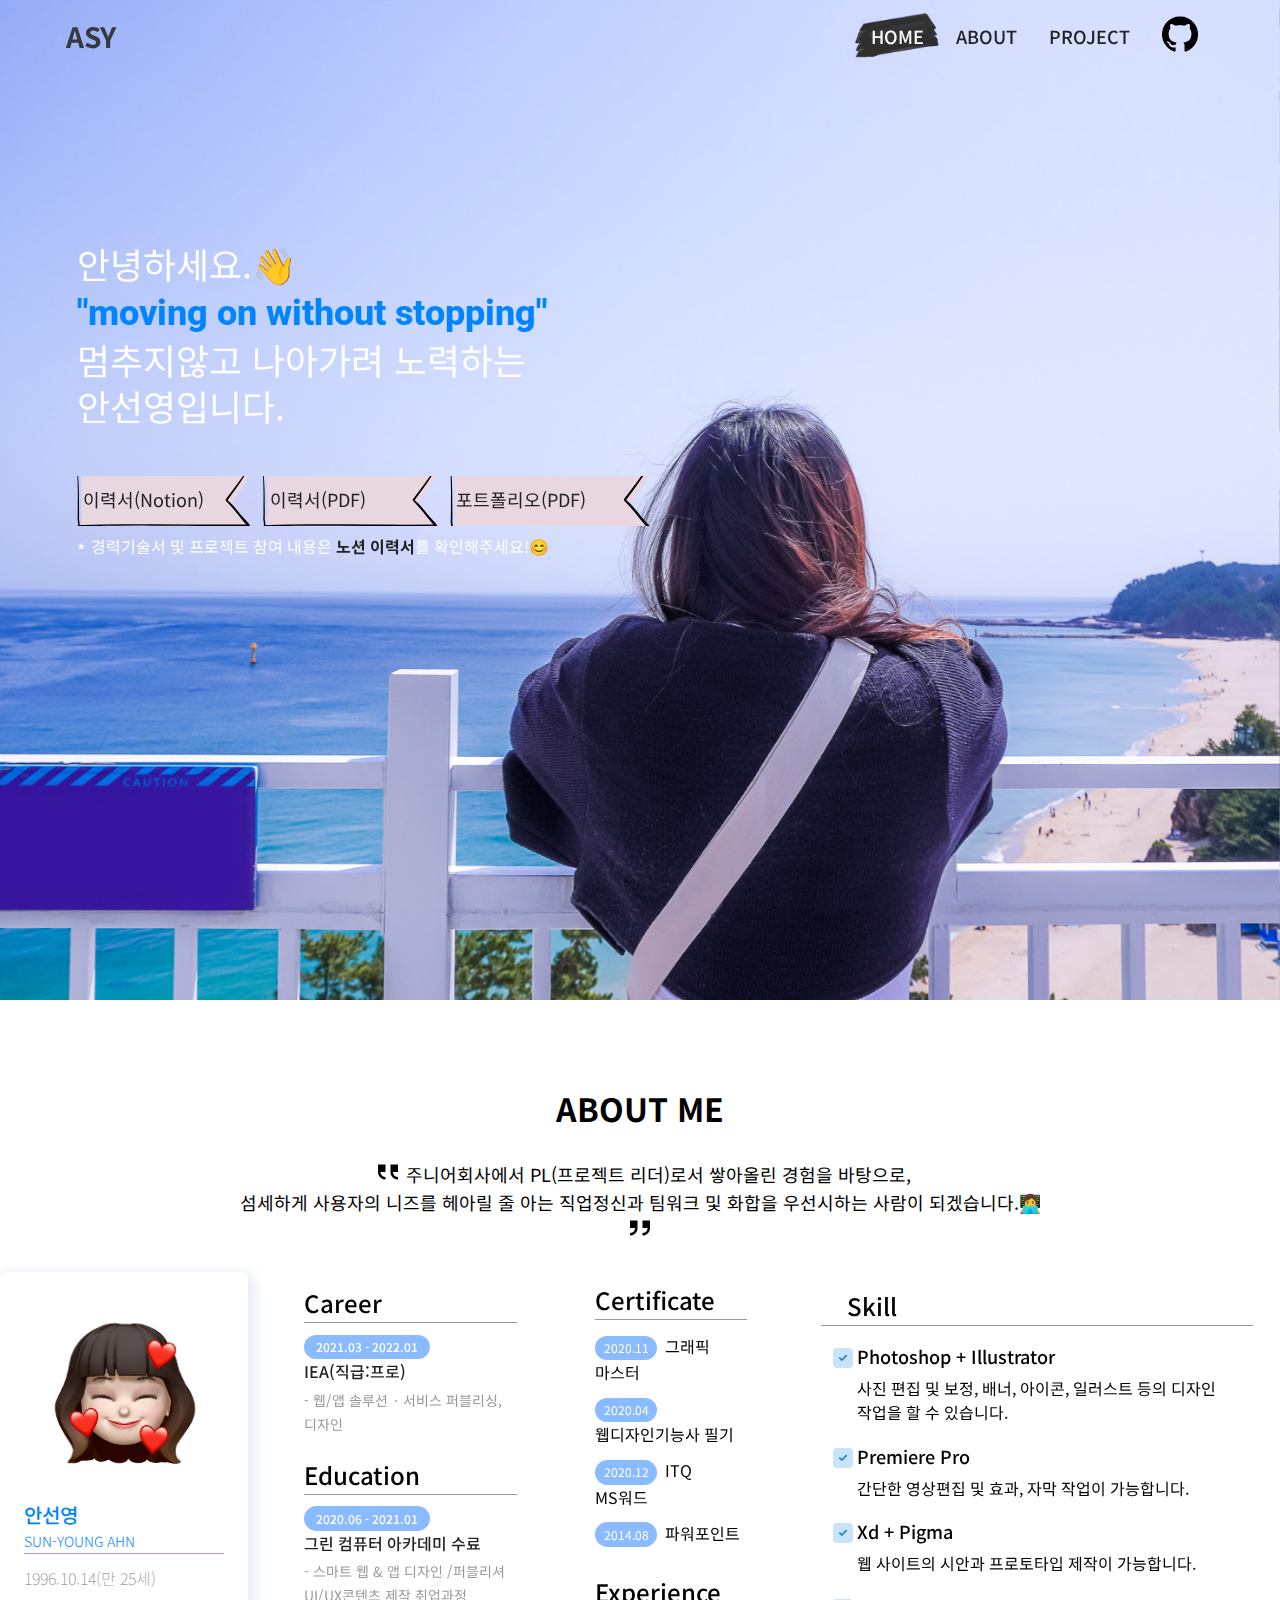
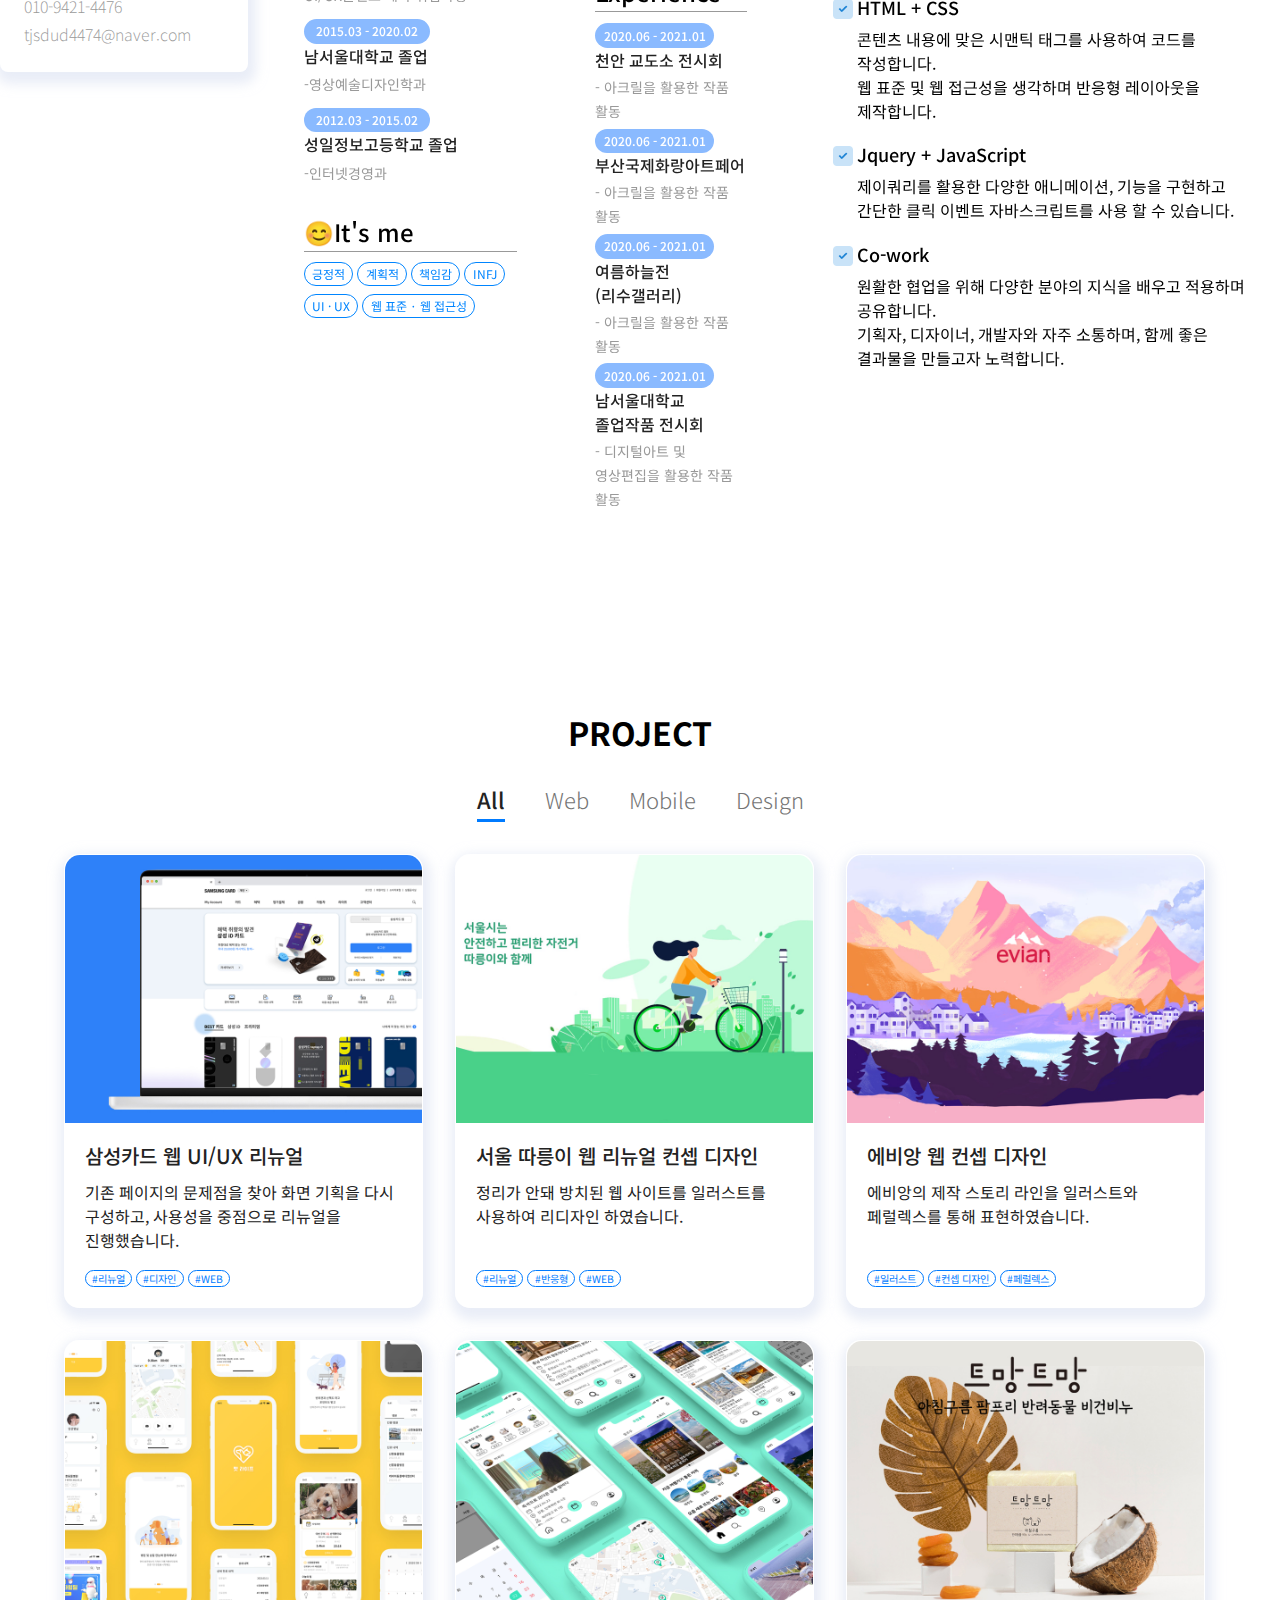
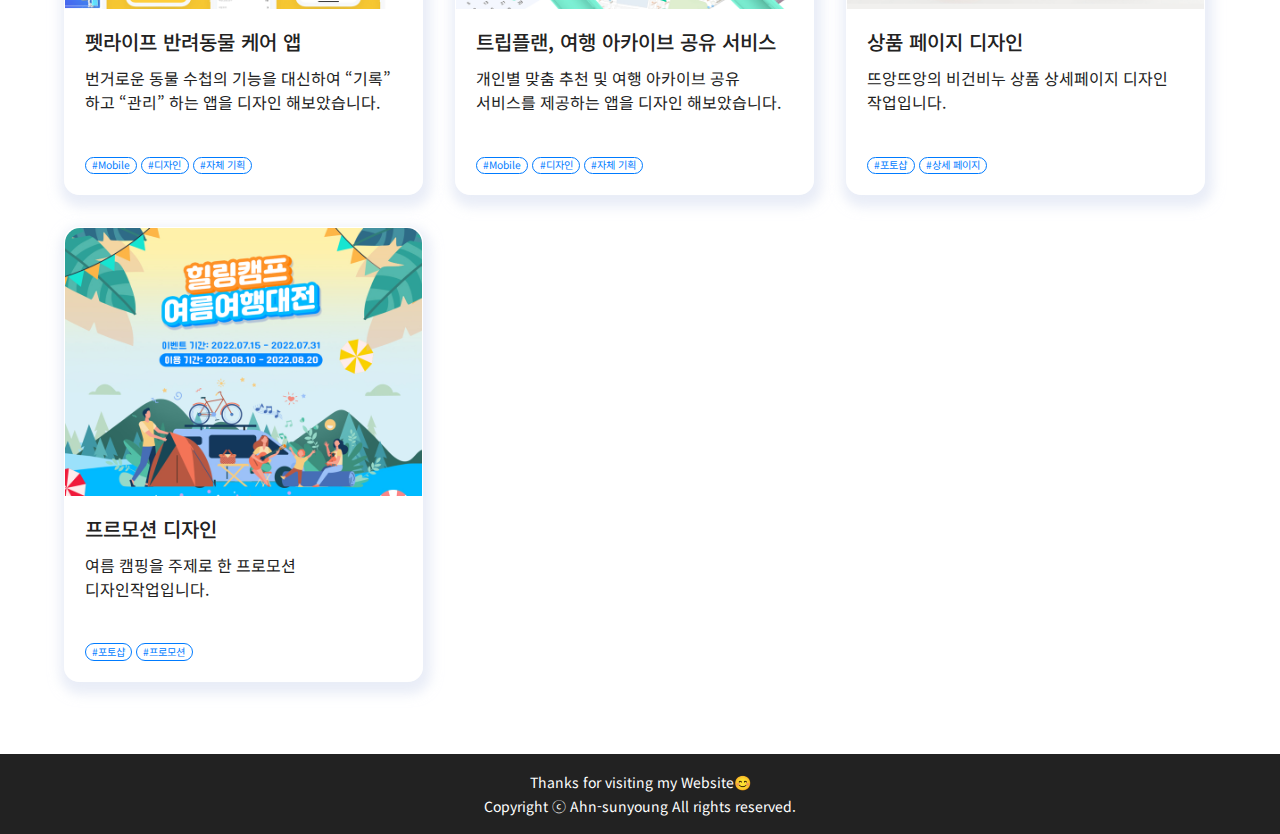
==== index.html @ 2972d5bb "적용 테스트" ====
<!DOCTYPE html>
<html lang="ko">
    <head>
        <meta charset="UTF-8">
        <meta http-equiv="X-UA-Compatible" content="IE=edge">
        <meta name="viewport" content="width=device-width, initial-scale=1.0">
        <title>안선영 | 포트폴리오</title>
        <meta name="Description" content="UIUX 디퍼블리셔 안선영">
        <meta name="Author" content="Ahn-SunYoung">
        <meta
            name="Keywords"
            content="web, UIUX designer, publisher, portfolio, UIUX 디자이너, 웹 퍼블리셔, 포트폴리오">
        <link rel="shortcut icon" type="image/x-icon" href="assets/img/asy.ico">
        <!--common-->
        <link rel="stylesheet" href="assets/css/reset.css">
        <link rel="stylesheet" href="assets/css/common.css">
        <link rel="stylesheet" href="assets/css/index.css">
        <script src="https://ajax.googleapis.com/ajax/libs/jquery/3.5.1/jquery.min.js"></script>
        <link rel="preconnect" href="https://fonts.googleapis.com">

        <link
            href="https://fonts.googleapis.com/css2?family=Noto+Sans+KR:wght@100;300;400;500;700;900&family=Roboto:wght@400;500;700;900&display=swap"
            rel="stylesheet">
        <!--swiper-->
        <link rel="stylesheet" href="assets/css/swiper.min.css"/>
        <script src="assets/js/swiper.min.js"></script>
        <script>
            $(document).ready(function () {
                //scroll nav top
                let header = document.querySelector(".header");
                let headerHeight = header.offsetHeight;

                window.onscroll = function () {
                let windowTop = window.scrollY;
                    // 스크롤 세로값이 헤더높이보다 크거나 같으면 
                    // 헤더에 클래스 'drop'을 추가한다
                if (windowTop >= headerHeight) {
                    header.classList.add("nav_top");
                } 
                // 아니면 클래스 'drop'을 제거
                else {
                    header.classList.remove("nav_top");
                }
                };

                //swiper slide
                new Swiper('.swiper-banner', {
                    loop: true,
                    effect: 'fade',
                    autoplay: {
                        delay: 4000
                    }
                });

                //nav click, scroll moving
                var $menu = $('.navbar-nav li'),
                    $contents = $('.scroll'),
                    $doc = $('html, body');
                $(function () {
                    $menu.on('click', 'a', function (e) {
                        var $target = $(this).parent(),
                            idx = $target.index(),
                            section = $contents.eq(idx),
                            offsetTop = section
                                .offset()
                                .top;
                        $doc
                            .stop()
                            .animate({
                                scrollTop: offsetTop
                            }, 800);
                        return false;
                    });

                });

                //scroll on-class
                $(window).scroll(function () {
                    var scltop = $(window).scrollTop() + 100;
                    $.each($contents, function (idx, item) {
                        var $target = $contents.eq(idx),
                            i = $target.index(),
                            targetTop = $target
                                .offset()
                                .top;

                        if (targetTop <= scltop) {
                            $menu.removeClass('on');
                            $menu
                                .eq(idx)
                                .addClass('on');
                        }
                        if ($('.nav-contact').click == true) {
                            $menu.removeClass('on');
                            $('.nav-contact').addClass('on');
                        }

                    })
                });

                //work tab_menu
                $(function(){
                    $('.tab_list .work_btn').click(function(e) {
                        e.preventDefault();
                        $('.work_btn').removeClass('on');
                        $(this).addClass('on');

                        if($(".all.work_btn").hasClass("on") === true){
                            $('.work-item').fadeIn( 1000 );
                        }
                        if($(".web.work_btn").hasClass("on") === true){
                            $('.work-item').hide();
                            $('.web-tab').fadeIn( 1000 );
                        }
                        if($(".mobile.work_btn").hasClass("on") === true){
                            $('.work-item').hide();
                            $('.mobile-tab').fadeIn( 1000 );
                        }
                        if($(".design.work_btn").hasClass("on") === true){
                            $('.work-item').hide();
                            $('.design-tab').fadeIn( 1000 );
                        }



                    });
                });

                //layer popup
                $('.sumsung-a').click(function(e){
                    
                    e.preventDefault();
                    console.log('삼성');
                    $('.dim-layer').fadeIn();
                    $('.pop-layer').hide();
                    $('#layer1').fadeIn();
                    
                    
                });
                $('.bike-a').click(function(e){
                    e.preventDefault();
                    $('.dim-layer').fadeIn();
                    $('.pop-layer').hide();
                    $('#layer2').fadeIn();
                    
                });
                $('.evian-a').click(function(e){
                    e.preventDefault();
                    $('.dim-layer').fadeIn();
                    $('.pop-layer').hide();
                    $('#layer3').fadeIn();
                    
                });
                $('.pet-a').click(function(e){
                    e.preventDefault();
                    $('.dim-layer').fadeIn();
                    $('.pop-layer').hide();
                    $('#layer4').fadeIn();
                    
                });
                $('.travel-a').click(function(e){
                    e.preventDefault();
                    $('.dim-layer').fadeIn();
                    $('.pop-layer').hide();
                    $('#layer5').fadeIn();
                    
                });
                $('.detail1-a').click(function(e){
                    e.preventDefault();
                    $('.dim-layer').fadeIn();
                    $('.pop-layer').hide();
                    $('#layer6').fadeIn();
                    
                });
                $('.detail2-a').click(function(e){
                    e.preventDefault();
                    $('.dim-layer').fadeIn();
                    $('.pop-layer').hide();
                    $('#layer7').fadeIn();
                    
                });
                $('a.btn-layerClose').click(function(e){
                    e.preventDefault();
                    $('.dim-layer').fadeOut();
                });

            });
        </script>
    </head>
    <body class="">
        <header class="header">
            <!--GNB-->
            <aside id="nav">
                <nav class="navbar ">
                    <!--Logo, head-->
                    <a class="navbar-brand" href="index.html">
                        <h5>ASY</h5>
                    </a>
                    <!--gnb list-->
                    <div class="" id="navbarNavAltMarkup">
                        <ul class="navbar-nav ml-auto">
                            <li class="pc-on on">
                                <a class="nav-item nav-link " href="#section1">HOME</a>
                            </li>
                            <li class="pc-on">
                                <a class="nav-item nav-link " href="#section2">ABOUT</a>
                            </li>
                            <li class="pc-on">
                                <a class="nav-item nav-link " href="#section3">PROJECT</a>
                            </li>
                            <li class="mo-on">
                                <a
                                    class="nav-item nav-link "
                                    href="https://github.com/sy-ahn1014"
                                    target="_blank">
                                    <i class="github-img"></i>
                                </a>
                            </li>
                        </ul>
                    </div>
                </nav>
            </aside>
        </header>
        <main>
            <!-- Swiper -->
            <h1 class="d-none">포트폴리오 메인</h1>
            <div id="section1" class="top-main scroll ">
                <div class="banner-content">
                    <p>
                        안녕하세요.<span class="motion">👋</span><br>
                        <b>"moving on without stopping"</b><br>
                        멈추지않고 나아가려 노력하는<br>
                        안선영입니다.
                    </p>
                    <div class="">
                        <ul class="about-box">
                            <li class="about-notion about-hover">
                                <a
                                    href="https://www.notion.so/7b2253ac0f1046809efdc40fb9e0a120"
                                    target="_blank">이력서(Notion)</a>
                            </li>
                            <li class="about-notion about-hover">
                                <a
                                href="assets/img/asy.pdf"
                                    target="_blank">이력서(PDF)</a>
                            </li>
                            <li class="about-pdf about-hover">
                                <a
                                    href="assets/img/protfollio.pdf"
                                    target="_blank">포트폴리오(PDF)</a>
                            </li>
                        </ul>
                        <p class="about-caption">경력기술서 및 프로젝트 참여 내용은 <strong style="font-weight: 700; color: #222;">노션 이력서</strong>를 확인해주세요!😊</p>
                    </div>
                </div>

                <div class="swiper-container swiper-banner">
                    <div class="swiper-wrapper">
                        <div class="swiper-slide main-banner1"></div>
                        <div class="swiper-slide main-banner2"></div>
                        <div class="swiper-slide main-banner3"></div>
                        <div class="swiper-slide main-banner4"></div>
                    </div>
                </div>
                <!--서브 문구-->
            </div>
            <div id="section2" class="scroll ">
                <h2 class="sub-title">ABOUT ME</h2>
                <p class="sub-text">
                    <span class="marks" style="transform: scaleX(-1);"></span>주니어회사에서 PL(프로젝트 리더)로서 쌓아올린 경험을 바탕으로,<br>
                    섬세하게 사용자의 니즈를 헤아릴 줄 아는 직업정신과 팀워크 및 화합을 우선시하는 사람이 되겠습니다.👩‍💻<span class="marks"></span>
                </p>
                <div class="about-flex">
                    <div class="about-me">
                        <div class="card-img"><img src="assets/img/sunyoung.png" alt="안선영 미모티콘"></div>
                        <h3 class="card-name">안선영</h3>
                        <h4 class="card-a-name">SUN-YOUNG AHN</h4>
                        <ul class="card-text">
                            <li>1996.10.14(만 25세)</li>
                            <li><a href="tel:010-9421-4476">010-9421-4476</a></li>
                            <li><a href="mailto:tjsdud4474@naver.com">tjsdud4474@naver.com</a></li>
                        </ul>
                    </div>
                    <!--경력 · 학력-->
                    <div class="flex_col">
                        <div class="sub-profile padd1">
                            <h4 class="profill-h4">Career</h4>
                            <dl>
                                <dt><span class="time">2021.03 - 2022.01</span><br> </dt>
                                <dd class="dt-">IEA(직급:프로)</dd>
                                <dd>
                                    -  웹/앱 솔루션 · 서비스  퍼블리싱, 디자인
                                </dd>
                            </dl>
                            <h4 class="profill-h4 mt20">Education</h4>
                            <dl>
                                <dt ><span class="time">2020.06 - 2021.01</span><br></dt>
                                <dd class="dt-">그린 컴퓨터 아카데미 수료</dd>
                                <dd>
                                    - 스마트 웹 & 앱 디자인 /퍼블리셔<br>
                                    UI/UX콘텐츠 제작 취업과정
                                </dd>
                            </dl>
                            <dl>
                                <dt class="mt10"><span class="time">2015.03 - 2020.02</span><br></dt>
                                <dd class="dt-">남서울대학교 졸업</dd>
                                <dd>
                                    -영상예술디자인학과
                                </dd>
                            </dl>
                            <dl>
                                <dt class="mt10"><span class="time">2012.03 - 2015.02</span><br></dt>
                                <dd class="dt-">성일정보고등학교 졸업</dd>
                                <dd class="">
                                    -인터넷경영과
                                </dd>
                            </dl>
                            
                        </div>
                        <div class="key-box padd1 ">
                            <h4 class="profill-h4">😊It's me</h4>
                            <span class="word">긍정적</span><span class="word">계획적</span><span class="word">책임감</span><span class="word">INFJ</span><span class="word">UI · UX</span><span class="word">웹 표준 · 웹 접근성</span>
                        </div>

                    </div>

                    <!--자격증 목록-->
                    <div class="flex_col">
                        <div class="sub-profile wid-100 padd1">
                            <h4 class="profill-h4">Certificate</h4>
                            <ul>
                                <li><span class="time mr8">2020.11</span>그래픽 마스터</li>
                            </ul>
                            <ul>
                                <li><span class="time mr8">2020.04</span>웹디자인기능사 필기</li>
                            </ul>
                            <ul>
                                <li><span class="time mr8">2020.12</span>ITQ MS워드</li>
                            </ul>
                            <ul>
                                <li><span class="time mr8">2014.08</span>파워포인트</li>
                            </ul>
                        </div>
                        <div class="sub-profile wid-100 padd1">
                            <h4 class="profill-h4">Experience</h4>
                            <dl>
                                <dt ><span class="time">2020.06 - 2021.01</span><br></dt>
                                <dd class="dt-">천안 교도소 전시회</dd>
                                <dd>
                                    - 아크릴을 활용한 작품 활동
                                </dd>
                            </dl>
                            <dl>
                                <dt ><span class="time">2020.06 - 2021.01</span><br></dt>
                                <dd class="dt-">부산국제화랑아트페어</dd>
                                <dd>
                                    - 아크릴을 활용한 작품 활동
                                </dd>
                            </dl>
                            <dl>
                                <dt ><span class="time">2020.06 - 2021.01</span><br></dt>
                                <dd class="dt-">여름하늘전(리수갤러리)</dd>
                                <dd>
                                    - 아크릴을 활용한 작품 활동
                                </dd>
                            </dl>
                            <dl>
                                <dt ><span class="time">2020.06 - 2021.01</span><br></dt>
                                <dd class="dt-">남서울대학교 졸업작품 전시회</dd>
                                <dd>
                                    - 디지털아트 및 영상편집을 활용한 작품 활동
                                </dd>
                            </dl>
                        </div>
                        
                    </div>
                    
                    <!--스킬 목록-->
                    <div class="sub-tbox">
                        <h4 class="profill-h4 pl-6">Skill</h4>
                        <dl class="skill-list">
                            <dt>Photoshop + Illustrator</dt>
                            <dd>사진 편집 및 보정, 배너, 아이콘, 일러스트 등의 디자인 작업을 할 수 있습니다.</dd>
                        </dl>
                        <dl class="skill-list">
                            <dt>Premiere Pro </dt>
                            <dd>간단한 영상편집 및 효과, 자막 작업이 가능합니다.</dd>
                        </dl>
                        <dl class="skill-list">
                            <dt>Xd + Pigma</dt>
                            <dd>웹 사이트의 시안과 프로토타입 제작이 가능합니다.</dd>
                        </dl>
                        <dl class="skill-list">
                            <dt>HTML + CSS</dt>
                            <dd>콘텐츠 내용에 맞은 시맨틱 태그를 사용하여 코드를 작성합니다.<br>
                                웹 표준 및 웹 접근성을 생각하며 반응형 레이아웃을 제작합니다.
                            </dd>
                        </dl>
                        <dl class="skill-list">
                            <dt>Jquery + JavaScript
                            </dt>
                            <dd>
                                제이쿼리를 활용한 다양한 애니메이션, 기능을 구현하고
                                <br>
                                간단한 클릭 이벤트 자바스크립트를 사용 할 수 있습니다.
                            </dd>
                        </dl>
                        <dl class="skill-list">
                            <dt>Co-work</dt>
                            <dd class="">
                                원활한 협업을 위해 다양한 분야의 지식을 배우고 적용하며 공유합니다.
                                <br>
                                기획자, 디자이너, 개발자와 자주 소통하며, 함께 좋은 결과물을 만들고자 노력합니다.
                            </dd>
                        </dl>
                    </div>
                </div>
            </div>
            <div id="section3" class="scroll">
                <h2 class="d-none">포트폴리오 프로젝트 목록</h2>
                <h2 class="sub-title">PROJECT</h2>
                <!--프로젝트 탭리스트-->
                <ul class="tab_list">
                    <li>
                        <a href="#All" class="all work_btn on">All</a>
                    </li>
                    <li>
                        <a href="#Web" class="web work_btn">Web</a>
                    </li>
                    <li>
                        <a href="#Mobile" class="mobile work_btn">Mobile</a>
                    </li>
                    <li>
                        <a href="#Design" class="design work_btn">Design</a>
                    </li>
                </ul>
                <!--프로젝트 몸통-->
                <ul class="work-list all-list">
                    <!--프로젝트 개별 바디-->
                    <li class="work-item web-tab" style="">
                        <a href="" class="work-a sumsung-a">
                            <img class="work-img" src="assets/img/sumsung-thumnail.jpg" alt="포트폴리오 이미지">
                            <div class="workbody-card">
                                <h5 class="workcard-title">삼성카드 웹 UI/UX 리뉴얼</h5>
                                <p class="workcard-text">
                                    기존 페이지의 문제점을 찾아 화면 기획을 다시 구성하고, 
                                    사용성을 중점으로 리뉴얼을 진행했습니다.
                                </p>
                                <p class="tag-box">
                                    <span class="tag-text">#리뉴얼</span>
                                    <span class="tag-text">#디자인</span>
                                    <span class="tag-text">#WEB</span>
                                </p>
                            </div>
                        </a>
                    </li>
                    <li class="work-item web-tab" >
                        <a href="#" class="work-a bike-a">
                            <img class="work-img" src="assets/img/bike-thumnail.jpg" alt="포트폴리오 이미지">
                            <div class="workbody-card">
                                <h5 class="workcard-title">서울 따릉이 웹 리뉴얼<br class="mo-br"> 컨셉 디자인</h5>
                                <p class="workcard-text">
                                    정리가 안돼 방치된 웹 사이트를 일러스트를 사용하여 리디자인 하였습니다.
                                </p>
                                <p class="tag-box">
                                    <span class="tag-text">#리뉴얼</span>
                                    <span class="tag-text">#반응형</span>
                                    <span class="tag-text">#WEB</span>
                                </p>
                            </div>
                        </a>
                    </li>
                    <li class="work-item web-tab" >
                        <a href="#" class="work-a evian-a">
                            <img class="work-img" src="assets/img/evian-thumnail.jpg" alt="포트폴리오 이미지">
                            <div class="workbody-card">
                                <h5 class="workcard-title">에비앙 웹<br class="mo-br"> 컨셉 디자인</h5>
                                <p class="workcard-text">
                                    에비앙의 제작 스토리 라인을 일러스트와 페럴렉스를 통해 표현하였습니다.
                                </p>
                                <p class="tag-box">
                                    <span class="tag-text">#일러스트</span>
                                    <span class="tag-text">#컨셉 디자인</span>
                                    <span class="tag-text">#페럴렉스</span>
                                </p>
                            </div>
                        </a>
                    </li>
                    <li class="work-item mobile-tab" style="">
                        <a href="" class="work-a pet-a">
                            <img class="work-img" src="assets/img/pet-thumnail.jpg" alt="포트폴리오 이미지">
                            <div class="workbody-card">
                                <h5 class="workcard-title">펫라이프<br class="mo-br"> 반려동물 케어 앱</h5>
                                <p class="workcard-text">
                                    번거로운 동물 수첩의 기능을 대신하여 “기록” 하고 “관리” 하는 앱을
                                    디자인 해보았습니다.
                                </p>
                                <p class="tag-box">
                                    <span class="tag-text">#Mobile</span>
                                    <span class="tag-text">#디자인</span>
                                    <span class="tag-text">#자체 기획</span>
                                </p>
                            </div>
                        </a>
                    </li>
                    <li class="work-item mobile-tab" style="">
                        <a href="" class="work-a travel-a">
                            <img class="work-img" src="assets/img/trip-thumnail.jpg" alt="포트폴리오 이미지">
                            <div class="workbody-card">
                                <h5 class="workcard-title">트립플랜, <br class="mo-br">여행 아카이브 공유 서비스</h5>
                                <p class="workcard-text">
                                    개인별 맞춤 추천 및 여행 아카이브 공유 서비스를 제공하는 앱을
                                    디자인 해보았습니다.
                                </p>
                                <p class="tag-box">
                                    <span class="tag-text">#Mobile</span>
                                    <span class="tag-text">#디자인</span>
                                    <span class="tag-text">#자체 기획</span>
                                </p>
                            </div>
                        </a>
                    </li>
                    <li class="work-item design-tab" style="">
                        <a href="" class="work-a detail1-a">
                            <img class="work-img" src="assets/img/design1-thumnail.jpg" alt="포트폴리오 이미지">
                            <div class="workbody-card">
                                <h5 class="workcard-title">상품 페이지 디자인</h5>
                                <p class="workcard-text">
                                    뜨앙뜨앙의 비건비누 상품 상세페이지 디자인 작업입니다.
                                </p>
                                <p class="tag-box">
                                    <span class="tag-text">#포토샵</span>
                                    <span class="tag-text">#상세 페이지</span>
                                </p>
                            </div>
                        </a>
                    </li>
                    <li class="work-item design-tab" style="">
                        <a href="" class="work-a detail2-a">
                            <img class="work-img" src="assets/img/design2-thumnail.jpg" alt="포트폴리오 이미지">
                            <div class="workbody-card">
                                <h5 class="workcard-title">프르모션 디자인</h5>
                                <p class="workcard-text">
                                    여름 캠핑을 주제로 한 프로모션 디자인작업입니다.
                                </p>
                                <p class="tag-box">
                                    <span class="tag-text">#포토샵</span>
                                    <span class="tag-text">#프로모션</span>
                                </p>
                            </div>
                        </a>
                    </li>
                    
                </ul>
                
            </div>
        </main>
        <footer id="footer">
            <p>Thanks for visiting my Website😊</p>
            <p>Copyright ⓒ  Ahn-sunyoung All rights reserved.</p>
        </footer>
        <!--레이어 팝업-->
        <div class="dim-layer" >
            <div class="dimBg"></div>
            <!--삼성카드-->
            <div id="layer1" class="pop-layer">
                <div class="layer-scroll">
                    <div class="btn-r">
                        <a href="#" class="btn-layerClose"></a>
                    </div>
                    <div class="pop-container">
                        <div class="pop-conts">
                            
                            <!--content //-->
                            <h4 class="layer-head">삼성카드 웹 UI/UX 리뉴얼</h4>
                            <div style="    display: flex; align-items: center; justify-content: center;">
                                <button class="layer-codebtn2" type="button" onclick="window.open('project/sumsung_index.html')">퍼블리싱 메인페이지</button>
                                <button class="layer-codebtn2" type="button" onclick="window.open('project/sumsung_subpage.html')">퍼블리싱 서브페이지</button>
                            </div>
                            <img class="layer-img" src="assets/img/design-sumsung.jpg" alt="삼성카드 웹 UI/UX 리뉴얼">
                            </p>
            
                            
                            <!--// content-->
                        </div>
                    </div>
                </div>
                
            </div>
            <!--따릉이 레이어-->
            <div id="layer2" class="pop-layer">
                <div class="layer-scroll">
                    <div class="btn-r">
                        <a href="#" class="btn-layerClose"></a>
                    </div>
                    <div class="pop-container">
                        <div class="pop-conts">
                            
                            <!--content //-->
                            <h4 class="layer-head">서울 따릉이 웹 리뉴얼</h4>
                            <button class="layer-codebtn" type="button" onclick="window.open('project/cycle_index.html')">Publishing Link</button>
                            <img class="layer-img" src="assets/img/design-bike.jpg" alt="서울 따릉이 웹 리뉴얼">
                            </p>
                            
                            <!--// content-->
                        </div>
                    </div>
                </div>
            </div>
            <!--에비앙 레이어-->
            <div id="layer3" class="pop-layer">
                <div class="layer-scroll">
                    <div class="btn-r">
                        <a href="#" class="btn-layerClose"></a>
                    </div>
                    <div class="pop-container">
                        <div class="pop-conts">
                            
                            <!--content //-->
                            <h4 class="layer-head">에비앙 웹 컨셉 디자인</h4>
                            <button class="layer-codebtn" type="button" onclick="window.open('project/evian.html')">Publishing Link</button>
                            <img class="layer-img" src="assets/img/design-evian.jpg" alt="에비앙 웹 컨셉 디자인">
                            </p>
                            
                            <!--// content-->
                        </div>
                    </div>
                </div>
            </div>
            <!--펫라이프 레이어-->
            <div id="layer4" class="pop-layer">
                <div class="layer-scroll">
                    <div class="btn-r">
                        <a href="#" class="btn-layerClose"></a>
                    </div>
                    <div class="pop-container">
                        <div class="pop-conts">
                            
                            <!--content //-->
                            <h4 class="layer-head">펫 라이프</h4>
                            <p style="text-align: center;margin: 24px 0 36px;">반려동물 케어 앱</p>
                            <div style="padding-bottom: 20px; display: block;"></div>
                            <!-- <button class="layer-codebtn" type="button" onclick="window.open('project/evian.html')">Publishing Link</button> -->
                            <img class="layer-img" src="assets/img/design-pet.jpg" alt="펫 라이프 반려동물 케어 앱">
                            </p>
                            
                            <!--// content-->
                        </div>
                    </div>
                </div>
            </div>
            <!--여행추천 레이어-->
            <div id="layer5" class="pop-layer">
                <div class="layer-scroll">
                    <div class="btn-r">
                        <a href="#" class="btn-layerClose"></a>
                    </div>
                    <div class="pop-container">
                        <div class="pop-conts">
                            
                            <!--content //-->
                            <h4 class="layer-head">트립 플랜</h4>
                            <p style="text-align: center;margin: 24px 0 36px;">개인별 맞춤 추천 및 여행 아카이브 공유 서비스</p>
                            <div style="padding-bottom: 20px; display: block;"></div>
                            <!-- <button class="layer-codebtn" type="button" onclick="window.open('project/evian.html')">Publishing Link</button> -->
                            <img class="layer-img" src="assets/img/design-trip.jpg" alt="트립 플랜, 개인별 맞춤 추천 및 여행 아카이브 공유 서비스">
                            </p>
                            
                            <!--// content-->
                        </div>
                    </div>
                </div>
            </div>
            <!--상품상세 레이어-->
            <div id="layer6" class="pop-layer">
                <div class="layer-scroll">
                    <div class="btn-r">
                        <a href="#" class="btn-layerClose"></a>
                    </div>
                    <div class="pop-container">
                        <div class="pop-conts">
                            
                            <!--content //-->
                            <h4 class="layer-head">상품 상세 페이지</h4>
                            <p style="text-align: center;margin: 24px 0 36px;">뜨앙뜨앙 반려동물 비건비누 상세페이지 디자인 작업입니다.</p>
                            <!-- <button class="layer-codebtn" type="button" onclick="window.open('project/evian.html')">Publishing Link</button> -->
                            <img class="layer-img" src="assets/img/design-detail1.jpg" alt="서울 따릉이 웹 리뉴얼" style="width:80%!important;">
                            
                            
                            <!--// content-->
                        </div>
                    </div>
                </div>
            </div>
            <!--프로모션 레이어-->
            <div id="layer7" class="pop-layer">
                <div class="layer-scroll">
                    <div class="btn-r">
                        <a href="#" class="btn-layerClose"></a>
                    </div>
                    <div class="pop-container">
                        <div class="pop-conts">
                            
                            <!--content //-->
                            <h4 class="layer-head">여름 캠핑 프로모션 디자인작업</h4>
                            <p style="text-align: center;margin: 24px 0 36px;">여름 캠핑을 주제로 한 프로모션 디자인 작업입니다.</p>
                            <!-- <button class="layer-codebtn" type="button" onclick="window.open('project/evian.html')">Publishing Link</button> -->
                            <img class="layer-img" src="assets/img/design-detail2.jpg" alt="프로모션 디자인작업" style="width:80%!important;">
                            
                            
                            <!--// content-->
                        </div>
                    </div>
                </div>
            </div>
            
        </div>
    </body>

</html>
---- assets/css/common.css ----
html,body{
    font-family: 'Noto Sans KR', 'Roboto', sans-serif;
}
/*font*/

/*size*/
.mw-100 { max-width: 100% !important; }
.mh-100 { max-height: 100% !important; }

.min-vw-100 { min-width: 100vw !important; }
.min-vh-100 { min-height: 100vh !important; }

.wid-100{width:100%!important;}
.vw-100 { width: 100vw !important; }
.vh-100 { height: 100vh !important; }

/*display*/
.d-block{ display: block!important; }
.d-inlineblock{ display: inline-block!important; }
.d-none{ display: none!important; }
.d-flex{ display: flex!important; }

/*margin*/
.mt-2 { margin-top: 2rem!important;}

.mt0 {margin-top: 0px!important;}
.mt5 {margin-top: 5px!important;}
.mt10 {margin-top: 10px!important;}
.mt12 {margin-top: 12px!important;}
.mt14 {margin-top: 14px!important;}
.mt15 {margin-top: 15px!important;}
.mt20 {margin-top: 20px!important;}
.mt24 {margin-top: 24px!important;}
.mt25 {margin-top: 25px!important;}
.mt30 {margin-top: 30px!important;}
.mt35 {margin-top: 35px!important;}
.mt40 {margin-top: 40px!important;}
.mt45 {margin-top: 45px!important;}
.mt50 {margin-top: 50px!important;}
.mt60 {margin-top: 60px!important;}
.mt70 {margin-top: 70px!important;}
.mt80 {margin-top: 80px!important;}
.mt84 {margin-top: 84px!important;}
.mt90 {margin-top: 90px!important;}
.mt100 {margin-top: 100px!important;}
.mt102 {margin-top: 102px!important;}

.mr3 {margin-right: 3px!important;}
.mr5 {margin-right: 5px!important;}
.mr8 {margin-right: 8px!important;}
.mr10 {margin-right: 10px!important;}
.mr15 {margin-right: 15px!important;}
.mr20 {margin-right: 20px!important;}
.mr25 {margin-right: 25px!important;}
.mr30 {margin-right: 30px!important;}
.mr35 {margin-right: 35px!important;}
.mr40 {margin-right: 40px!important;}
.mr45 {margin-right: 45px!important;}
.mr50 {margin-right: 50px!important;}
.mr60 {margin-right: 60px!important;}
.mr70 {margin-right: 70px!important;}
.mr80 {margin-right: 80px!important;}
.mr90 {margin-right: 90px!important;}
.mr100 {margin-right: 100px!important;}

.mb-4 {margin-bottom: -4px!important;}
.mb0 {margin-bottom: 0px!important;}
.mb1 {margin-bottom: 1px!important;}
.mb5 {margin-bottom: 5px!important;}
.mb10 {margin-bottom: 10px!important;}
.mb15 {margin-bottom: 15px!important;}
.mb18 {margin-bottom: 18px!important;}
.mb20 {margin-bottom: 20px!important;}
.mb24 {margin-bottom: 24px!important;}
.mb25 {margin-bottom: 25px!important;}
.mb30 {margin-bottom: 30px!important;}
.mb35 {margin-bottom: 35px!important;}
.mb38 {margin-bottom: 38px!important;}
.mb40 {margin-bottom: 40px!important;}
.mb45 {margin-bottom: 45px!important;}
.mb50 {margin-bottom: 50px!important;}
.mb60 {margin-bottom: 60px!important;}
.mb70 {margin-bottom: 70px!important;}
.mb80 {margin-bottom: 80px!important;}
.mb90 {margin-bottom: 90px!important;}
.mb100 {margin-bottom: 100px!important;}

.ml-auto {margin-left: auto!important;}
.ml3 {margin-left: 3px!important;}
.ml5 {margin-left: 5px!important;}
.ml10 {margin-left: 10px!important;}
.ml15 {margin-left: 15px!important;}
.ml20 {margin-left: 20px!important;}
.ml25 {margin-left: 25px!important;}
.ml30 {margin-left: 30px!important;}
.ml35 {margin-left: 35px!important;}
.ml40 {margin-left: 40px!important;}
.ml45 {margin-left: 45px!important;}
.ml50 {margin-left: 50px!important;}
.ml60 {margin-left: 60px!important;}
.ml70 {margin-left: 70px!important;}
.ml80 {margin-left: 80px!important;}
.ml84 {margin-left: 84px!important;}
.ml90 {margin-left: 90px!important;}
.ml100 {margin-left: 100px!important;}

/*padding*/
.pt5 {padding-top: 5px!important;}
.pt10 {padding-top: 10px!important;}
.pt12 {padding-top: 12px!important;}
.pt15 {padding-top: 15px!important;}
.pt20 {padding-top: 20px!important;}
.pt25 {padding-top: 25px!important;}
.pt30 {padding-top: 30px!important;}
.pt35 {padding-top: 35px!important;}
.pt40 {padding-top: 40px!important;}
.pt45 {padding-top: 45px!important;}
.pt50 {padding-top: 50px!important;}

.pb5 {padding-bottom: 5px!important;}
.pb10 {padding-bottom: 10px!important;}
.pb15 {padding-bottom: 15px!important;}
.pb20 {padding-bottom: 20px!important;}
.pb24 {padding-bottom: 24px!important;}
.pb25 {padding-bottom: 25px!important;}
.pb30 {padding-bottom: 30px!important;}
.pb34 {padding-bottom: 34px!important;}
.pb35 {padding-bottom: 35px!important;}
.pb40 {padding-bottom: 40px!important;}
.pb43 {padding-bottom: 43px!important;}
.pb45 {padding-bottom: 45px!important;}
.pb50 {padding-bottom: 50px!important;}
.pb55 {padding-bottom: 55px!important;}
.pb80 {padding-bottom: 80px!important;}

.pl20 {padding-left: 20px!important;}
.pl-6{padding-left: 6%;}

/*flex*/
.flex-row            { flex-direction: row !important; }
.flex-column         { flex-direction: column !important; }
.flex-row-reverse    { flex-direction: row-reverse !important; }
.flex-column-reverse { flex-direction: column-reverse !important; }

.flex-wrap         { flex-wrap: wrap !important; }
.flex-nowrap       { flex-wrap: nowrap !important; }
.flex-wrap-reverse { flex-wrap: wrap-reverse !important; }
.flex-fill         { flex: 1 1 auto !important; }
.flex-grow-0       { flex-grow: 0 !important; }
.flex-grow-1       { flex-grow: 1 !important; }
.flex-shrink-0     { flex-shrink: 0 !important; }
.flex-shrink-1     { flex-shrink: 1 !important; }

.justify-content-start   { justify-content: flex-start !important; }
.justify-content-end     { justify-content: flex-end !important; }
.justify-content-center  { justify-content: center !important; }
.justify-content-between { justify-content: space-between !important; }
.justify-content-around  { justify-content: space-around !important; }

.align-items-start    { align-items: flex-start !important; }
.align-items-end      { align-items: flex-end !important; }
.align-items-center   { align-items: center !important; }
.align-items-baseline { align-items: baseline !important; }
.align-items-stretch  { align-items: stretch !important; }

.align-content-start   { align-content: flex-start !important; }
.align-content-end     { align-content: flex-end !important; }
.align-content-center  { align-content: center !important; }
.align-content-between { align-content: space-between !important; }
.align-content-around  { align-content: space-around !important; }
.align-content-stretch { align-content: stretch !important; }

.align-self-auto     { align-self: auto !important; }
.align-self-start    { align-self: flex-start !important; }
.align-self-end      { align-self: flex-end !important; }
.align-self-center   { align-self: center !important; }
.align-self-baseline { align-self: baseline !important; }
.align-self-stretch  { align-self: stretch !important; }

/* 폰트 스타일 */
.fs10 {font-size: 10px!important;}
.fs11 {font-size: 11px!important;}
.fs12 {font-size: 12px!important;}
.fs13 {font-size: 13px!important;}
.fs14 {font-size: 14px!important;}
.fs15 {font-size: 15px !important;}
.fs16 {font-size: 16px !important;}
.fs20 {font-size: 20px !important;}
.fs24 {font-size: 24px !important;}
.fs36 {font-size: 36px !important;}

.txtNormal {font-weight: normal;}
.txtBold {font-weight: bold;}
.txtItalic {font-style: italic;}
.txt100{font-weight:100;}
.txt200{font-weight:200;}
.txt400{font-weight:400;}
.txt500{font-weight:500;}
.txt700{font-weight:700;}

/*폰트 정렬*/
.txt_center{text-align: center;}
.txt_left{text-align: left;}
.txt_right{text-align: right;}

/*반응형*/
.pc-on{

}
.mo-on{

}
.mo-br{
    display: none;
}

/*base*/
.container{
    width: 100%;
    padding-right: 15px;
    padding-left: 15px;
    margin-right: auto;
    margin-left: auto;
}
.my-hover:hover{
    color:#0085FF;
    border-bottom: 1px solid #0085FF;
}

/*반응형*/
@media (max-width: 998px){
    .pc-on{
        display: none!important;
    }
    .mo-on{
        display: block!important;
    }
    .navbar{
        flex-wrap: nowrap;
    }
}


@media (min-width: 576px){
    .container{ max-width: 540px; }
}

@media (min-width: 768px){
    .container{ max-width: 720px; }
}

@media (min-width: 992px){
    .container{ max-width: 960px; }
    .navbar-expand-lg{
        -ms-flex-flow: row nowrap;
        flex-flow: row nowrap;
        -ms-flex-pack: start;
        justify-content: flex-start;
    }
    .navbar-expand-lg .navbar-collapse{
        display: flex!important;
        -ms-flex-preferred-size: auto;
        flex-basis: auto;
    }
    .navbar-expand-lg .navbar-nav{
        flex-direction: row;
    }
    .navbar-expand-lg .navbar-nav .nav-link{
        padding-right: 1.5rem;
        padding-left: 1.5rem;
    }
}

@media(min-width: 1200px){
    .container{ max-width: 1400px; }
}
---- assets/css/index.css ----
/*header*/
.header{
    position: fixed!important;
    width: 100%;
    box-sizing: border-box;
    padding: 0 50px;
    z-index: 999;
}
/*nav*/
.navbar{
    position: relative;
    display: -ms-flexbox;
    display: flex;
    -ms-flex-wrap: wrap;
    flex-wrap: wrap;
    -ms-flex-align: center;
    align-items: center;
    -ms-flex-pack: justify;
    justify-content: space-between;
    padding: 0.5rem 1rem;
}
.navbar-brand{
    display: inline-block;
    padding-top: 0.3125rem;
    padding-bottom: 0.3125rem;
    margin-right: 1rem;
    font-size: 1.25rem;
    line-height: inherit;
    white-space: nowrap;
    color: #343a40;
}
.navbar-nav{
    display: -ms-flexbox;
    display: flex;
    flex-direction: row;
    padding-left: 0;
    margin-bottom: 0;
    list-style: none;
}
.nav-item{
    color: #222;
    font-size: 18px;
    font-weight: 500;
}
.nav-link{
    display: block;
    padding: 0.5rem 1rem;
    text-align: center;
    line-height: 40px;
}
.navbar-collapse{
    -ms-flex-preferred-size: 100%;
    flex-basis: 100%;
    -ms-flex-positive: 1;
    flex-grow: 1;
    -ms-flex-align: center;
    align-items: center;
}

.navbar-nav li.on .nav-item{
    background-image: url('../img/nav-bg.png');
    background-repeat: no-repeat;
    background-size: contain;
    background-position:50% 50%;
    color: #fff;
}
.navbar-brand h5{
    font-size: 28px;
    font-weight: 700;
}
.github-img{
    height: 36px;
    width: 36px;
    display: block;
    background: url('../img/github-logo.png') no-repeat center/cover;
}

.nav_top{
    padding: 0px 50px;
    animation: dropHeader 0.3s;
    border: 1px solid white;
    box-shadow: 2px 6px 12px 6px rgb(215 222 240 / 55%);
    background: linear-gradient(0deg, rgba(255, 255, 255, 0.5), rgba(255, 255, 255, 0.5));
}
@keyframes dropHeader {
    0% {
        top: -5rem;
    }

    100% {
        top: 0;
    }
}
/*section1*/
/*main banner*/
.banner-content{
    position: absolute;
    top: 24%;
    left: 6%;
    z-index: 99;
    font-size: 2.8vw;
    line-height: 3.6vw;
    font-weight: 400;
    color:#fff;
}
.banner-content b{
    font-family: 'Roboto', sans-serif;
    font-weight: 800;
    color:#0085FF;
}
.motion{
    display: inline-block;
    -webkit-animation: shake 0.4s infinite alternate;
    -moz-animation: shake 0.4s infinite alternate;
    -o-animation: shake 0.4s infinite alternate;
    animation: shake 0.4s infinite alternate;
    -ms-transform-origin: -90% 100%;
    -webkit-transform-origin: -90% 100%;
    transform-origin: -90% 100%;
}
@-webkit-keyframes shake {
    0% {
        -webkit-transform: rotateZ(3deg);
    }
    100% {
        -webkit-transform: rotateZ(-3deg);
    }
}
@-moz-keyframes shake {
    0% {
        -moz-transform: rotateZ(3deg);
    }
    100% {
        -moz-transform: rotateZ(-3deg);
    }
}
@-o-keyframes shake {
    0% {
        -o-transform: rotateZ(3deg);
    }
    100% {
        -o-transform: rotateZ(-3deg);
    }
}
@keyframes shake {
    0% {
        -webkit-transform: rotateZ(3deg);
        transform: rotateZ(3deg);
    }
    100% {
        -webkit-transform: rotateZ(-3deg);
        transform: rotateZ(-3deg);
    }
}
.about-bottom{
    position: absolute;
    bottom: 15%;
    left: 6%;
    z-index: 99;
}
.about-box{
    margin-top: 40px;
}
.about-notion{
    padding-left: 0.5vw;
    width: 170px;
    height: 50px;
    display: inline-block;
    font-size: 18px;
    font-weight: 400;
    line-height: 46px;
    color:#222;
    background: url('../img/about-bg.svg') no-repeat center/cover;
}
.about-pdf{
    padding-left: 0.5vw;
    width: 200px;
    height: 50px;
    display: inline-block;
    font-size: 18px;
    font-weight: 400;
    line-height: 46px;
    color:#222;
    background: url('../img/about-bg.svg') no-repeat center/cover;
}
.about-hover a{
    transition: all .5s ease;
}
.about-hover a:hover{
    color:#F73166;

}
.about-caption{
    position: relative;
    padding-left: 14px;
    font-size: 16px;
    font-weight: 400;
    line-height: 40px;
    color:#fff;
}
.about-caption::before{
    content: "*";
    position: absolute;
    top:10%;
    left:0px;
    font-size: 18px;
}
/*main banner*/
.top-main{
    position: relative;
}
.swiper-banner{
    width: 100%;
    height: 1000px;
    margin: 0 auto;
    position: relative;
    padding: 257px 0 249px;
}
.main-banner1{background: url('../img/main-banner1.jpg') no-repeat center/cover;}
.main-banner2{background: url('../img/main-banner2.jpg') no-repeat center/cover;}
.main-banner3{background: url('../img/main-banner3.jpg') no-repeat center/cover;}
.main-banner4{background: url('../img/main-banner4.jpg') no-repeat center/cover; background-position: 40% 6%;}
/*section2*/
/*메인 about*/
.marks{
    margin: 0 8px;
    display: inline-block;
    width:20px;
    height:20px;
    background: url(../img/marks.png) no-repeat center/contain;
}
.sub-title{
    margin: 48px 0 32px 0;
    font-size: 32px;
    line-height: 40px;
    font-weight: 700;
    text-align: center;
}
.sub-text{

    margin: 0px 18%;
    margin-bottom: 28px;
    font-size: 18px;
    line-height: 28px;
    text-align: center;

}
.about-flex{
    /* height: 564px; */
    /* margin: 0px 18%; */
    column-count: 4;
    column-gap: 1.6rem;
    display: flex;
    align-items: flex-start;
    justify-content: center;
    flex: 0 0;

}
.about-me{
    border-radius: 8px;
    padding: 24px;
    box-shadow: 2px 6px 12px 6px rgb(215 222 240 / 55%);
}
.flex_col{
    display: flex;
    align-items: flex-start;
    justify-content: flex-start;
    flex-direction: column;
    
}
.key-box{
    width: 274px;
    padding: 1.1% 2%;
    border-radius: 8px;
    border: 1px solid white;
    backdrop-filter: blur(0px);
    /* box-shadow: rgb(0 0 0 / 10%) 0px 6px 12px;
    background: linear-gradient(0deg, rgba(255, 255, 255, 0.5), rgba(255, 255, 255, 0.1)); */
}
.word{
    display: inline-block;
    margin-right: 4px;
    margin-bottom: 8px;
    padding: 1% 3.4%;
    font-size: 12px;
    line-height: 18px;
    border-radius: 50px;
    border:1px solid #0085FF;
    color:#0085FF;
}
/*경험*/
.profill-h4{
    margin-bottom: 10px;
    font-size: 24px;
    line-height: 38px;
    font-weight: 500;
    border-bottom: 1px solid #999;
}
.sub-profile{
    width: 274px;
    padding: 1.1% 2%;
    border-radius: 8px;
    border: 1px solid white;
    backdrop-filter: blur(0px);
    /* box-shadow: rgb(0 0 0 / 10%) 0px 6px 12px;
    background: linear-gradient(0deg, rgba(255, 255, 255, 0.5), rgba(255, 255, 255, 0.1)); */
}
.sub-profile dl{
    margin-bottom: 4px;
}
.sub-profile dl dt{
    position: relative;
    font-size: 16px;
    line-height: 24px;
    font-weight: 500;
}
.dt-{
    color:#222!important;
    padding-bottom: 2%;
    position: relative;
    font-size: 16px!important;
    line-height: 24px!important;
    font-weight: 500;
}

.sub-profile dl dd{
    color: #999;
    font-size: 14px;
    line-height: 24px;
    word-break: keep-all;
}
.sub-profile ul{
    margin-bottom: 4px;
}
.sub-profile ul li{
    position: relative;
    padding: 4px 0;
    font-size: 16px;
    line-height: 24px;
    word-break: keep-all;
}


.card-img{
    width: 200px;
    height: 200px;
}
.card-img img{
    width:100%;
    height:100%;
}
.card-name{
    color: #0085FF;
    font-size: 20px;
    line-height: 38px;
    font-weight: 500;
}
.card-a-name{
    color: #0085FF;
    font-size: 14px;
    font-weight: 300;
    padding-bottom: 5px;
    margin-bottom: 10px;
    border-bottom: 1px solid #AF99C4;
}

.card-text li{
    color: #999;
    display: table;
    line-height: 28px;
    font-weight: 200;
}
.card-text li a{
    color: #999;
    line-height: 28px;
    font-weight: 200;
    transition-duration:1s;
}
.card-text li a:hover{
    color: #0085FF;
    text-decoration: underline;
}
.sub-tbox{
    box-sizing: border-box;
    /* width: 76%; */
    height: 100%;
    padding: 1.1% 2%;
    border-radius: 8px;
    border: 1px solid white;
    backdrop-filter: blur(0px);
    /* box-shadow: rgb(0 0 0 / 10%) 0px 6px 12px;
    background: linear-gradient(0deg, rgba(255, 255, 255, 0.5), rgba(255, 255, 255, 0.1)); */
}

/**/
.padd1{
    padding: 4% 10.7%;
    box-sizing: border-box;
}
.time{
    display: inline-block;
    font-size: 12px!important;
    padding: 0.2% 5.6%!important;
    color: #fff;
    background-color: #8ABAFF;
    border-radius: 100px;
}



/*스킬목록*/
.skill-list{
    margin-bottom: 11.5px;
    padding-left: 2.8%;
}
.skill-list dt{
    position: relative;
    padding: 8px 0;
    padding-left: 24px;
    font-size: 18px;
    line-height: 24px;
    font-weight: 500;
}
.skill-list dt::before{
    content: "";
    position: absolute;
    top: 12px;
    left: 0px;
    display: block;
    width:20px;
    height:20px;
    background: url(../img/check.png) no-repeat center/contain;
}
.skill-list dd{
    word-break: keep-all;
    padding-left: 24px;
    font-size: 16px;
    line-height: 24px;
}

/*섹션3 - 포트폴리오*/
#section3{
    padding-top: 40px;
    padding-bottom: 40px;
    width: 100%; 

}
/*포트폴리오 메인 프로젝트 몸통*/
#section2{
    width: 100%; 
    padding: 40px 0;
    margin-bottom: 60px;
}
.tab_list{
    margin-bottom: 40px;
    display: flex;
    align-items: center;
    justify-content: center;
}
.tab_list li{
    margin: 0 20px;
}
.work_btn{
    position: relative;
    font-size: 22px;
    line-height: 30px;
    font-weight: 300;
    color:#757575;
}
.work_btn.on{
    position: relative;
    font-weight: 500;
    color:#222;
    transition: width 0.35s;
}
.work_btn.on:after{
    content: "";
    display: block;
    position: absolute;
    left: 50%;
    bottom: -0.5rem;
    width: 100%;
    height: 0.2rem;
    background-color: #007bff;
    transform: translateX(-50%);
    transition: all 0.3s;
}
.work_btn:after{
    content: "";
    display: block;
    position: absolute;
    left: 50%;
    bottom: -0.5rem;
    width: 0%;
    height: 0.2rem;
    background-color: #9FCDFF;
    transform: translateX(-50%);
    transition: all 0.3s;
}
.work_btn:hover::after {
    width: 100%;
}
/*프로젝트 몸통 카드*/
.work-list{
    width: 65%;
    margin: 0 auto;
    box-sizing: border-box;
    animation-delay: 0.15s;
    animation-name: fadeIn;
    column-count: 3;
    column-gap: 2rem;
    display: flex;
    align-items: flex-start;
    /* justify-content: space-between; */
    flex-direction: row;
    flex-wrap: wrap;
}
.work-item{
    margin-bottom: 2rem;
    display: inline-block;
    width: 31%;
    flex-direction: column;
    min-width: 0;
    word-wrap: break-word;
    border: 1px solid white;
    box-shadow: 2px 6px 12px 6px rgb(215 222 240 / 55%);
    background: linear-gradient(0deg, rgba(255, 255, 255, 0.5), rgba(255, 255, 255, 0.5));
    border-radius: 15px;
}
.work-a{
    display: inline-block;
    width:100%;
    height:100%;
}
.work-img{
    width: 100%;
    border-radius: 15px 15px 0 0;
}
.workbody-card{
    flex: 1 1 auto;
    min-height: 1px;
    padding: 1.25rem;
}
.workcard-title{
    font-size: 1.25rem;
    line-height: 1.2;
    font-weight: 500;
    margin-bottom: 0.75rem;
    word-break: keep-all;
}
.workcard-text{
    font-size: 16px;
    line-height: 24px;
    margin-top: 0;
    margin-bottom: 1rem;
    box-sizing: border-box;
    word-break: keep-all;
    height:8vh;
}
.tag-box{}
.tag-text{
    display: inline-block;
    padding: 0.25em 0.4em;
    padding-right: 0.6em;
    padding-left: 0.6em;
    border-radius: 10rem;
    border:1px solid #007bff;
    color:#007bff;
    font-size: 0.8vw;
}
/*푸터*/
#footer{
    background-color: #222;
    padding: 16px 0;
}
#footer p{
    color:#fff;
    font-size: 14px;
    line-height: 24px;
    text-align: center;
}

/*레이어팝업*/
.pop-layer .pop-container {
    padding: 20px 25px;
  }
  
  .layer-head{
    margin-top: 70px;
    text-align: center;
    font-size: 1.2vw;
    margin-bottom: 20px;
  }
  .layer-codebtn{
    
    background-color: #8ABAFF;
    color: #fff;
    padding: 10px 20px;
    text-align: center;
    font-size: 0.8vw;
    margin: 0 auto;
    margin-top: 10px;
    margin-bottom: 10px;
    display: block;
    border-radius: 8px;
    box-shadow: 0px 6px 14px rgb(46 129 248 / 52%);
  }
  .layer-codebtn2{
    
    background-color: #8ABAFF;
    color: #fff;
    padding: 10px 20px;
    text-align: center;
    font-size: 0.8vw;
    margin-top: 20px;
    margin-left: 20px;
    margin-right: 20px;
    margin-bottom: 40px;
    display: block;
    border-radius: 8px;
    box-shadow: 0px 6px 14px rgb(46 129 248 / 52%);
  }
  .layer-img{
    width: 90%;
    height: 100%;
    margin: 0 auto;
    display: block;
    
  }
  .pop-layer p.ctxt {
      display: none;
    margin-top: 40px;
    color: #222;
    line-height: 25px;
    text-align: center;
  }
  
  .btn-r {
    position: absolute;
    right: 30px;
    width: 96%;
    padding: 14px 20px;
    box-sizing: border-box;
    border-bottom: 1px solid #DDD;
    text-align: right;
    background-color: #fff;
  }
  .layer-scroll{
      width:100%;
      height:100%;
      overflow-x: hidden;
      overflow-y: scroll;
  }
  .layer-scroll::-webkit-scrollbar {
    width: 12px;
  }
  .layer-scroll::-webkit-scrollbar-thumb {
    background-color: #2f3542;
    border-radius: 10px;
    background-clip: padding-box;
    border: 1px solid transparent;
  }
  .layer-scroll::-webkit-scrollbar-track {
    background-color: #999;
    border-radius: 50px;
    
  }
  .pop-layer {
    display: none;
    position: absolute;
    top: 53%;
    left: 50%;
    transform: translate(-50%, -50%);
    width: 95%;
    height: 86%;
    background-color: #fff;
    border: 1px solid white;
    box-shadow: 2px 6px 12px 6px rgb(215 222 240 / 25%);
    border-radius: 6px;
    z-index: 10;
    
  }
  
  .dim-layer {
    display: none;
    position: fixed;
    _position: absolute;
    top: 0;
    left: 0;
    width: 100%;
    height: 100%;
    z-index: 999;
  }
  
  .dim-layer .dimBg {
    position: absolute;
    top: 0;
    left: 0;
    width: 100%;
    height: 100%;
    background: #000;
    opacity: .5;
    filter: alpha(opacity=50);
  }
  
  .dim-layer .pop-layer {
    display: block;
  }
  
  a.btn-layerClose {
    display: inline-block;
    height: 28px;
    padding: 0 14px 0;
    background: url('../img/exit-btn.png') no-repeat center/contain;
  }
  
  a.btn-layerClose:hover {
    
  }
  #layer1{
      display: none;
  }
  #layer2{
    display: none;
}

/*반응형*/
@media(max-width: 1580px){
    .work-list{
        width:80%;
    }

}
@media(max-width: 1280px){
    .work-list{
        width:90%;
    }

}
@media(max-width: 1200px){
    .banner-content{
        font-size: 4.2vw;
        line-height: 5.2vw;
    }
    
}
@media(max-width: 1128px){
    .work-list{
        width:100%;
        padding: 0 2%;
    }
}
@media(max-width: 1060px){
    .work-item{
        width:30%;
    }
}
@media (max-width: 992px){
    .banner-content{
        font-size: 5.2vw;
        line-height: 7.2vw;
    }
    .about-flex{
        flex-direction: column;
        align-items: center;
    }
    .work-list{
        width: 100%;
    }
    .flex_col{
        width: 100%;
    }
    .sub-profile{
        width: 100%;
    }
    .key-box{
        width: 100%;
    }
    .sub-tbox{
        width: 100%;
    }
    
}
@media (max-width: 910px){
    .mo-br{
        display: block;
    }
}
@media (max-width: 876px){
    .workcard-title{
        font-size: 1rem;
        height: 1.2vh;
    }
    .workcard-text{
        font-size: 0.8rem;
    line-height: 1.2rem;
    }
    .mo-br{
        display: none;
    }
}
@media (max-width: 768px){
    .header{
        padding: 0 20px;
    }
    .banner-content{
        font-size: 6.2vw;
        line-height: 9.2vw;
    }
    .work-list{    
        column-gap: 1rem;}
    .work-item{
        width: 46.5%;
    }
    
}
@media (max-width: 576px){
    .about-box{
        margin-top: 40px;
    }
    .banner-content{
        font-size: 6.2vw;
        line-height: 8.2vw;
    }
}
@media (max-width: 540px){
    .tag-box{height: 6.8vw;}
}
@media (max-width: 512px){
    .workcard-title{
        font-size: 0.85rem;
    }
}
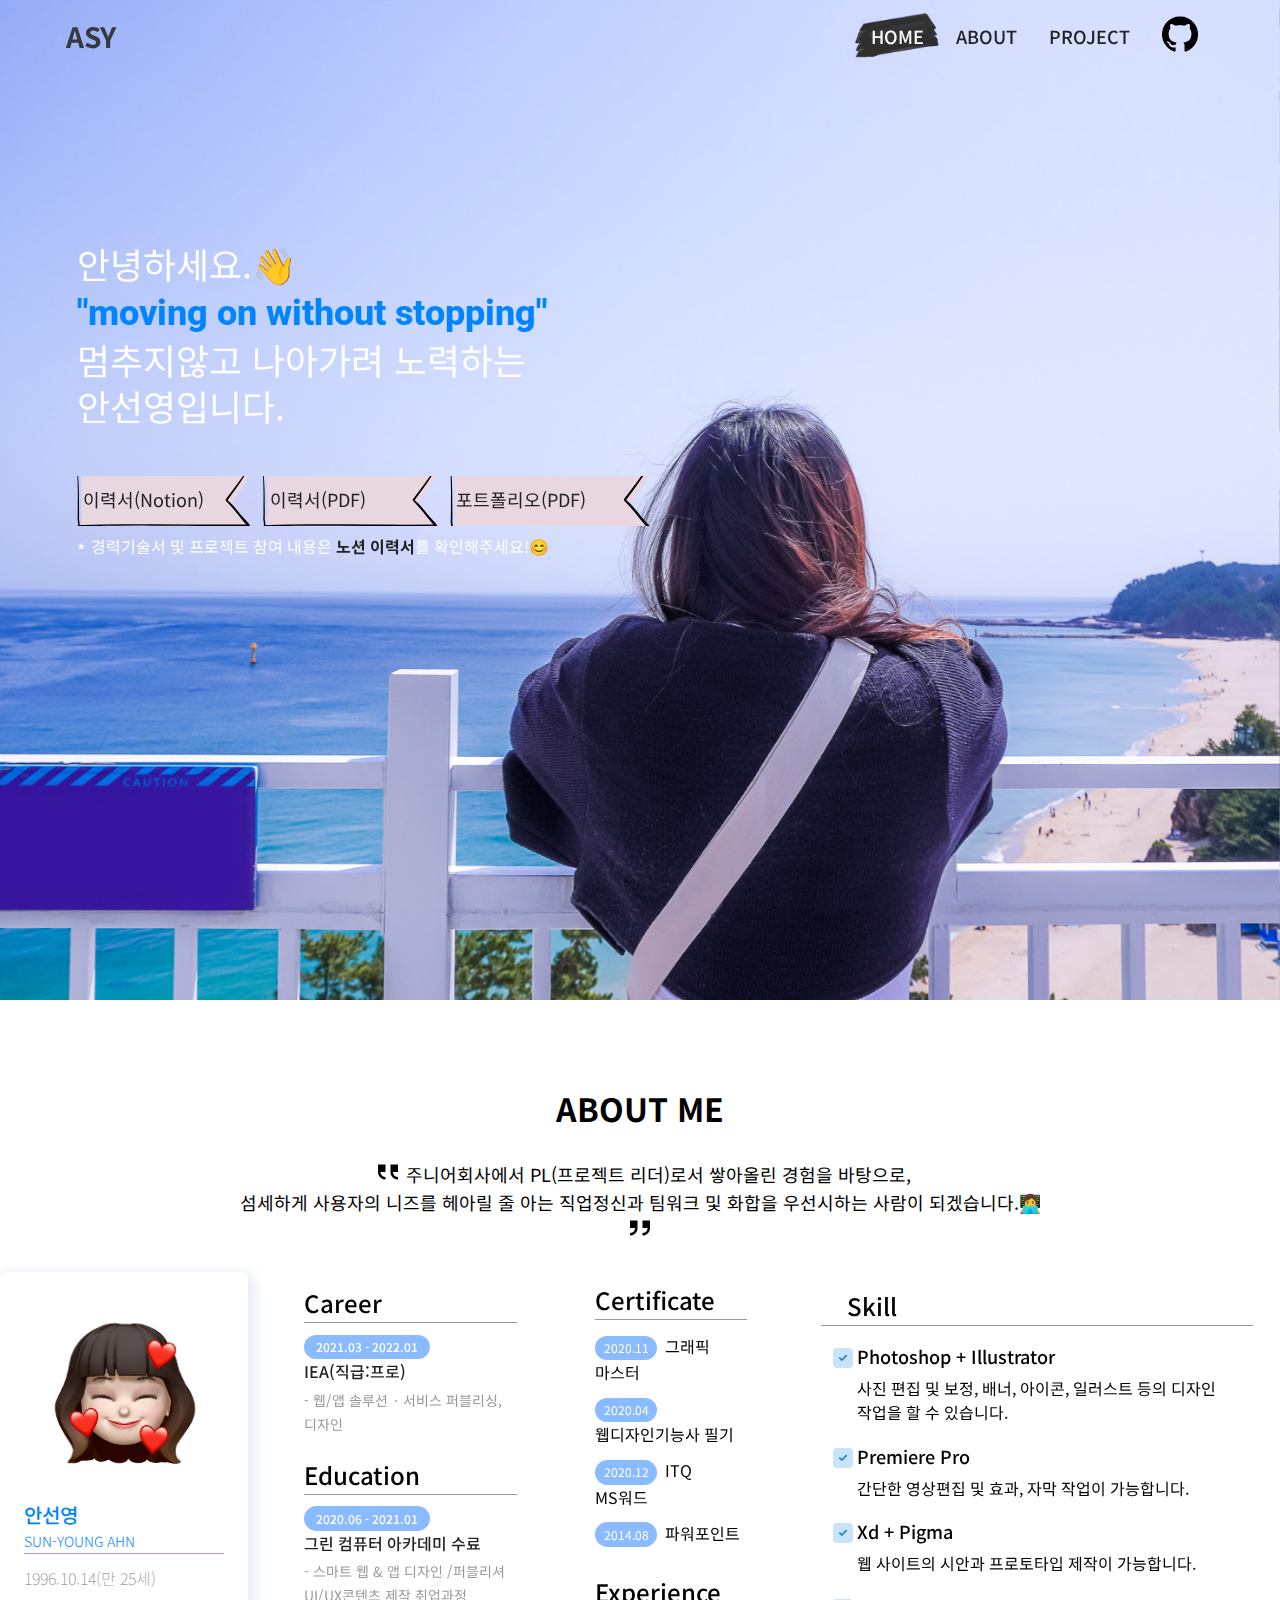
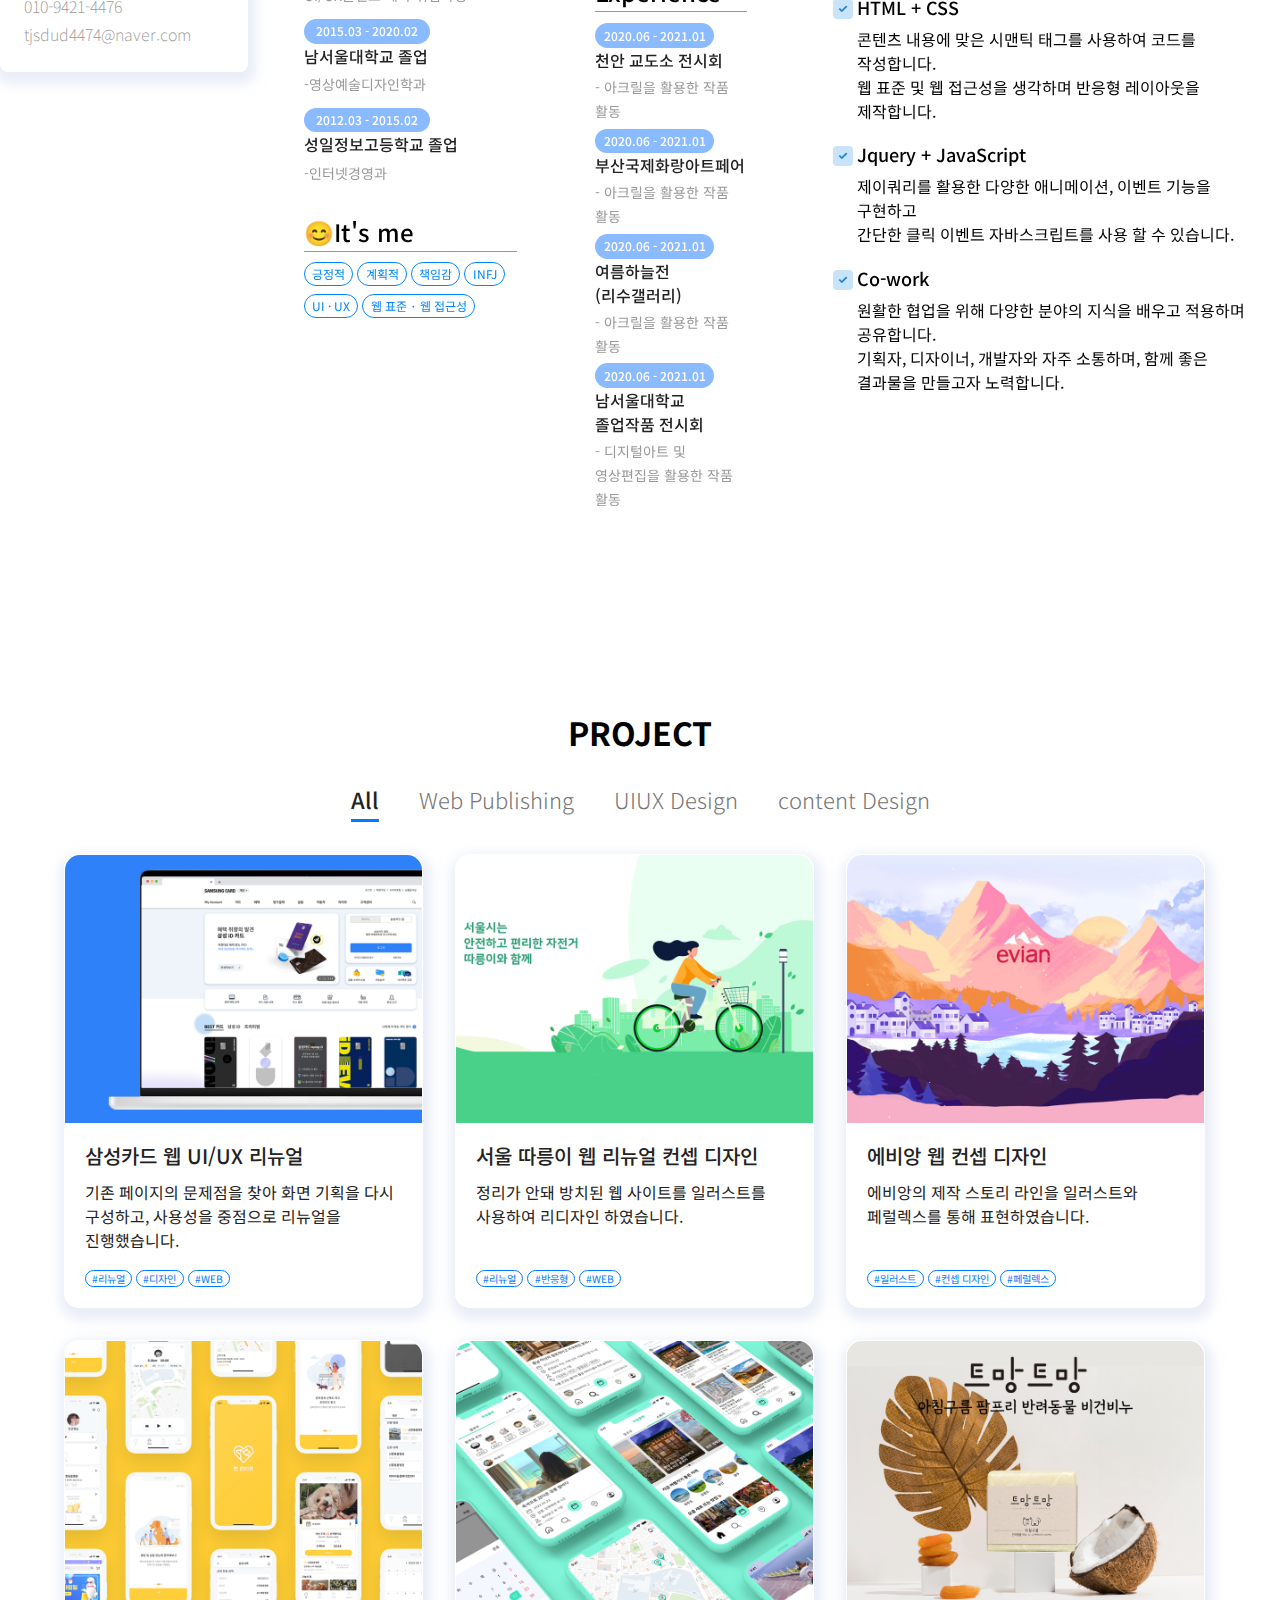
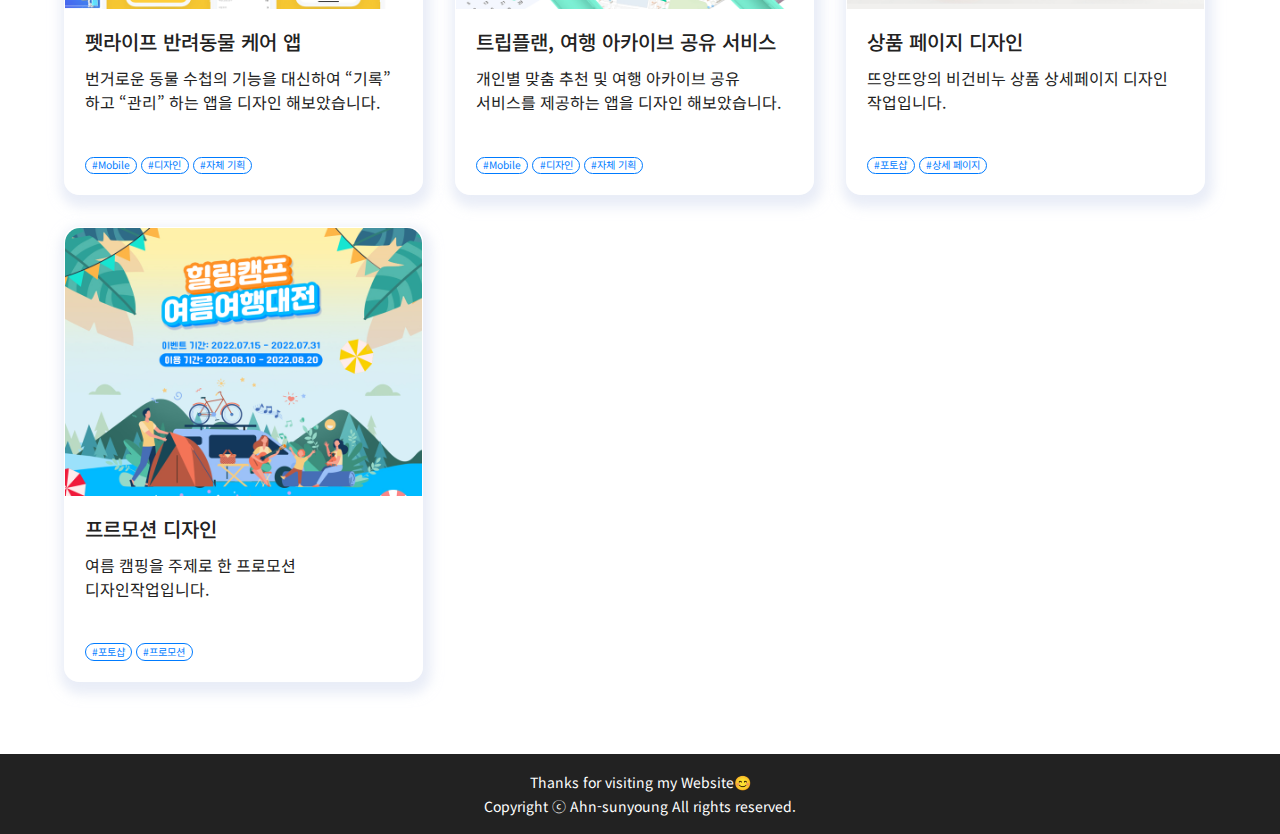
==== commit 0853b4c2: "." ====
--- a/index.html
+++ b/index.html
@@ -400,7 +400,7 @@
                             <dt>Jquery + JavaScript
                             </dt>
                             <dd>
-                                제이쿼리를 활용한 다양한 애니메이션, 기능을 구현하고
+                                제이쿼리를 활용한 다양한 애니메이션, 이벤트 기능을 구현하고
                                 <br>
                                 간단한 클릭 이벤트 자바스크립트를 사용 할 수 있습니다.
                             </dd>
@@ -425,13 +425,13 @@
                         <a href="#All" class="all work_btn on">All</a>
                     </li>
                     <li>
-                        <a href="#Web" class="web work_btn">Web</a>
+                        <a href="#Web" class="web work_btn">Web Publishing</a>
                     </li>
                     <li>
-                        <a href="#Mobile" class="mobile work_btn">Mobile</a>
+                        <a href="#Mobile" class="mobile work_btn">UIUX Design</a>
                     </li>
                     <li>
-                        <a href="#Design" class="design work_btn">Design</a>
+                        <a href="#Design" class="design work_btn">content Design</a>
                     </li>
                 </ul>
                 <!--프로젝트 몸통-->
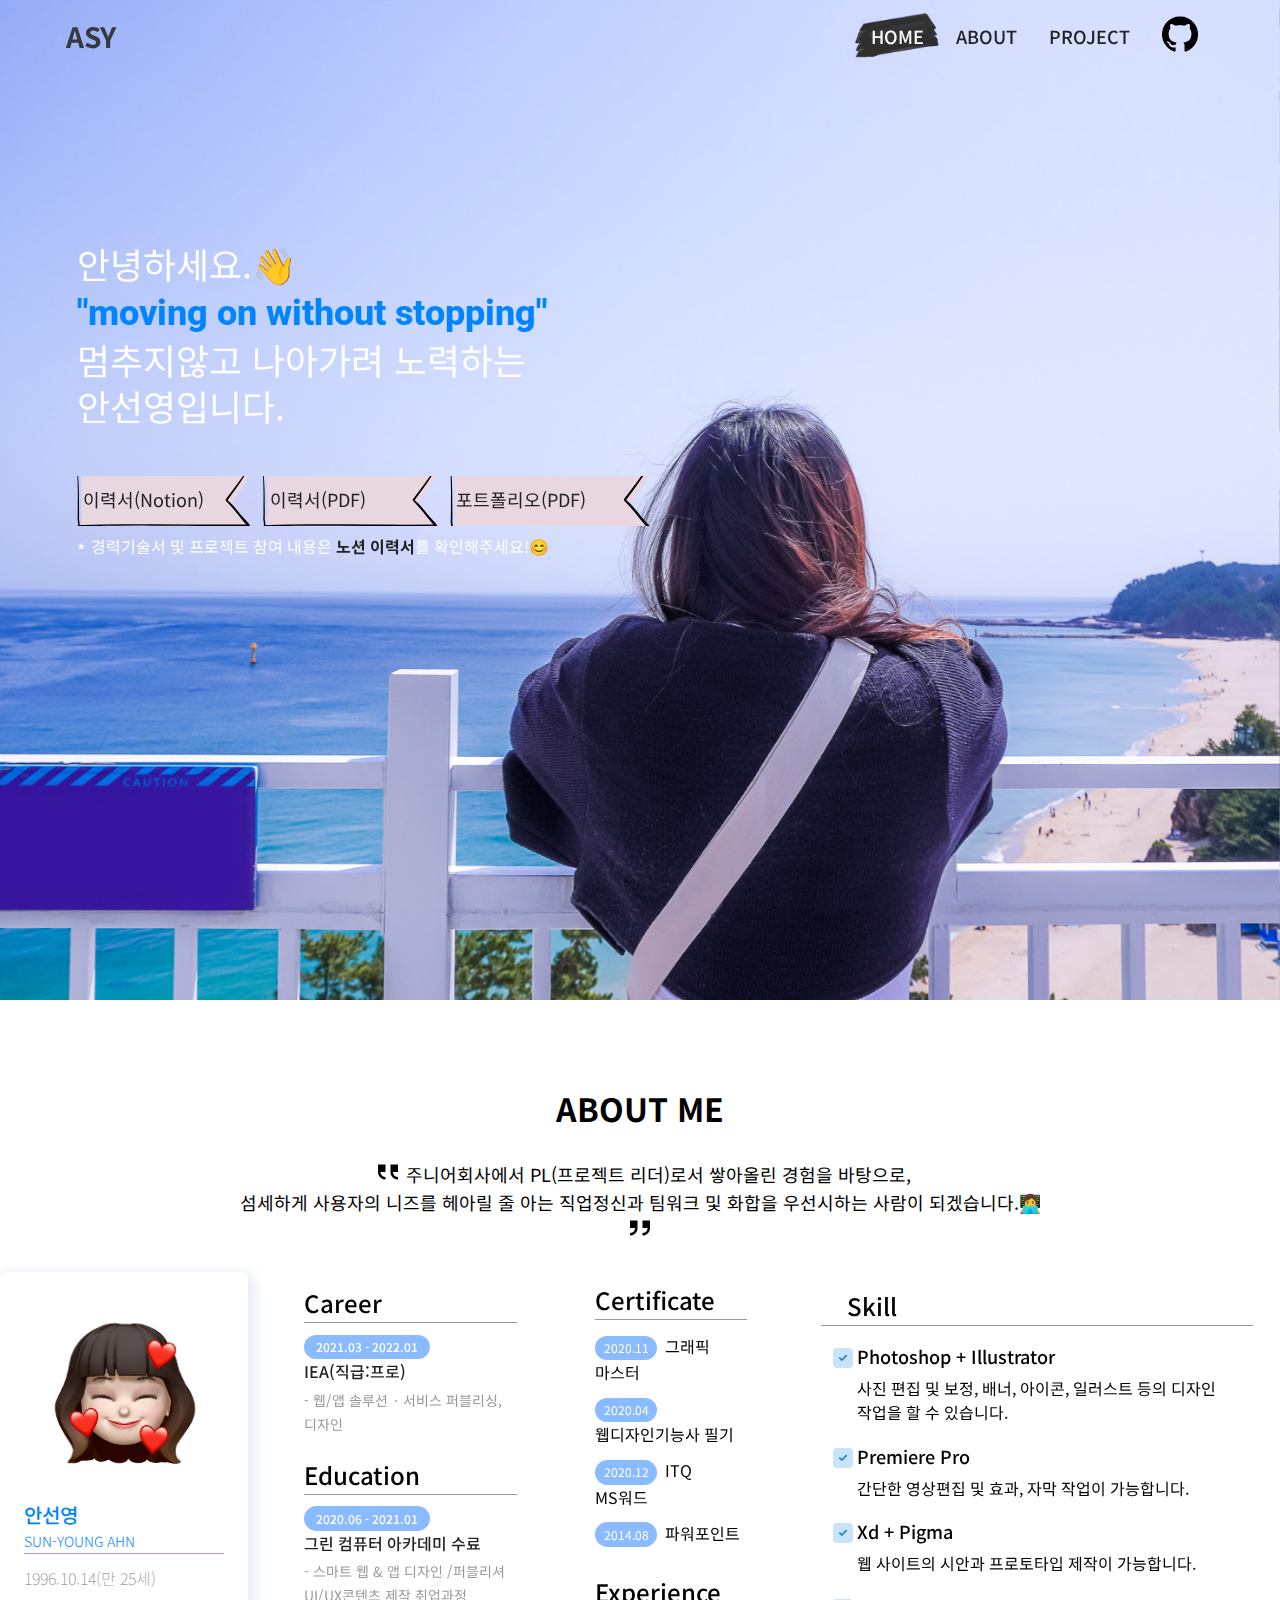
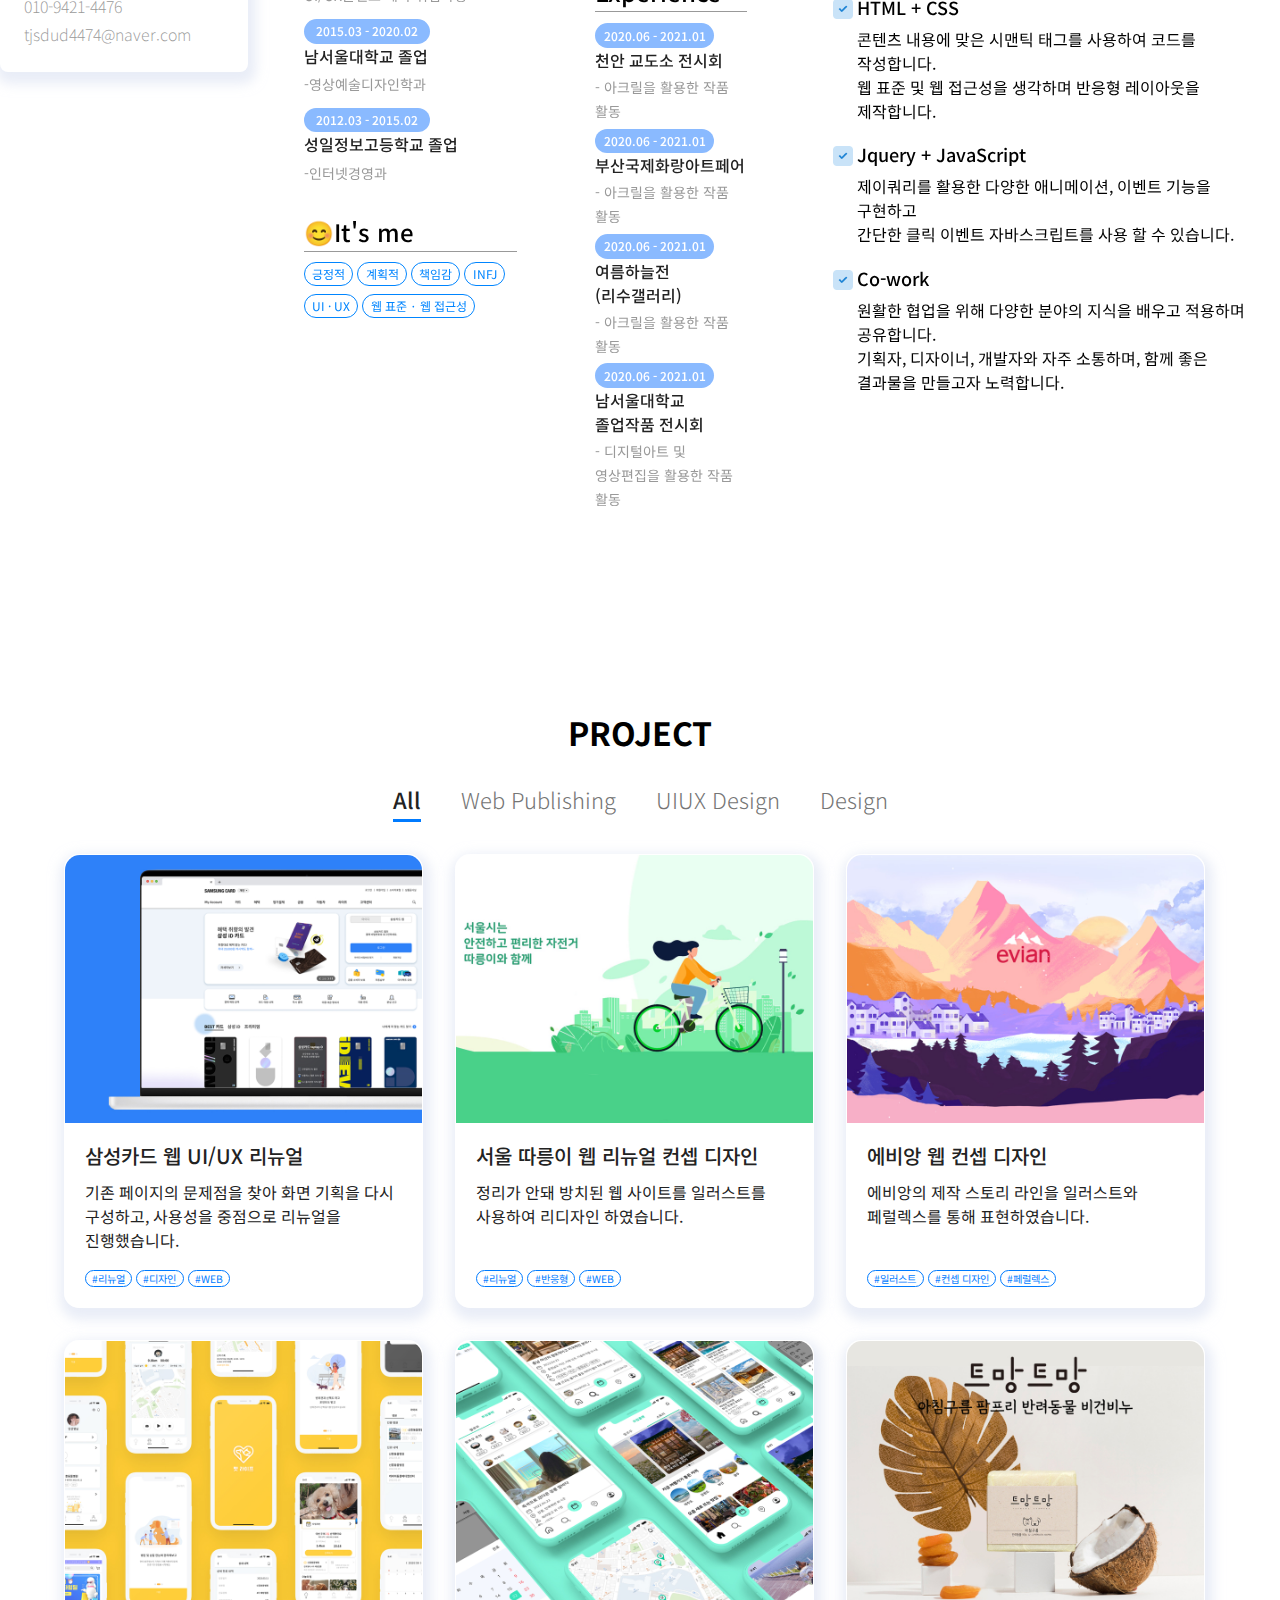
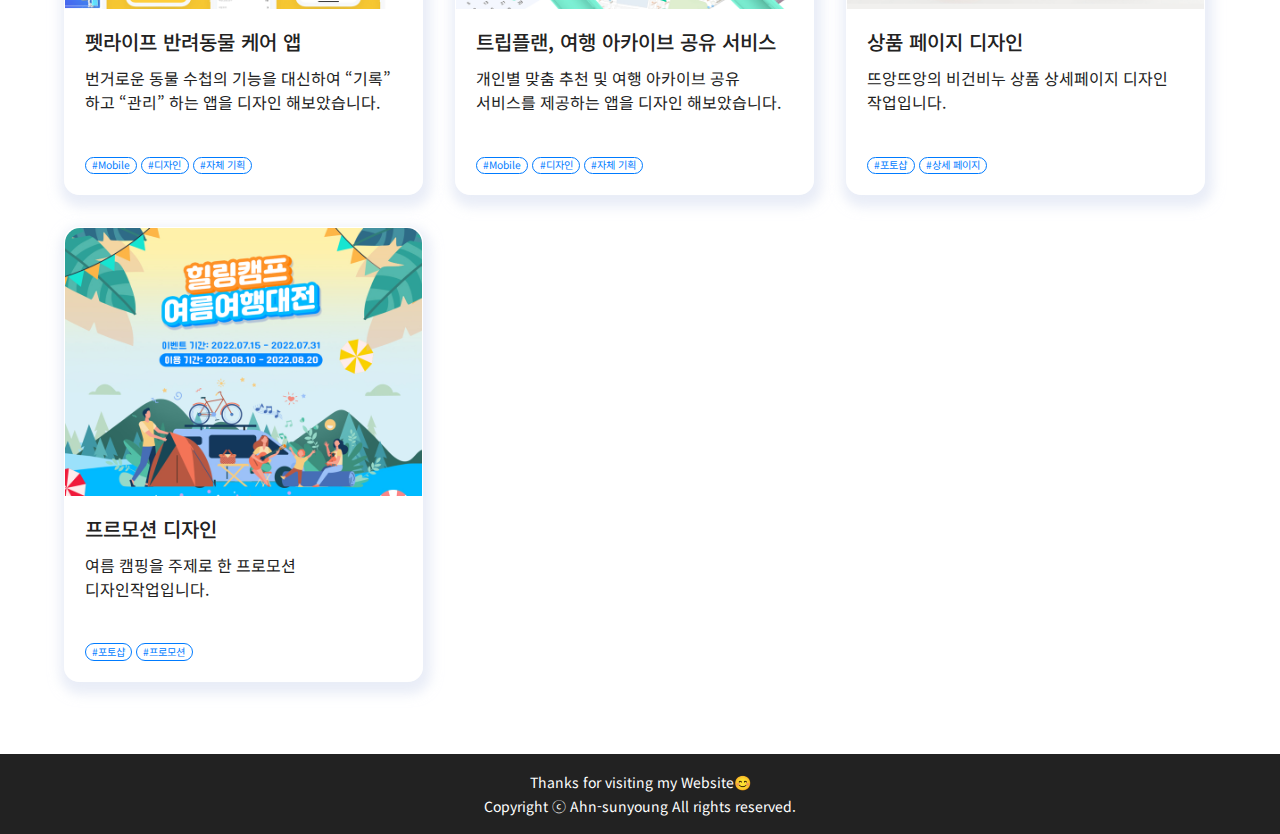
==== commit 72ec5e60: "." ====
--- a/index.html
+++ b/index.html
@@ -431,7 +431,7 @@
                         <a href="#Mobile" class="mobile work_btn">UIUX Design</a>
                     </li>
                     <li>
-                        <a href="#Design" class="design work_btn">content Design</a>
+                        <a href="#Design" class="design work_btn">Design</a>
                     </li>
                 </ul>
                 <!--프로젝트 몸통-->
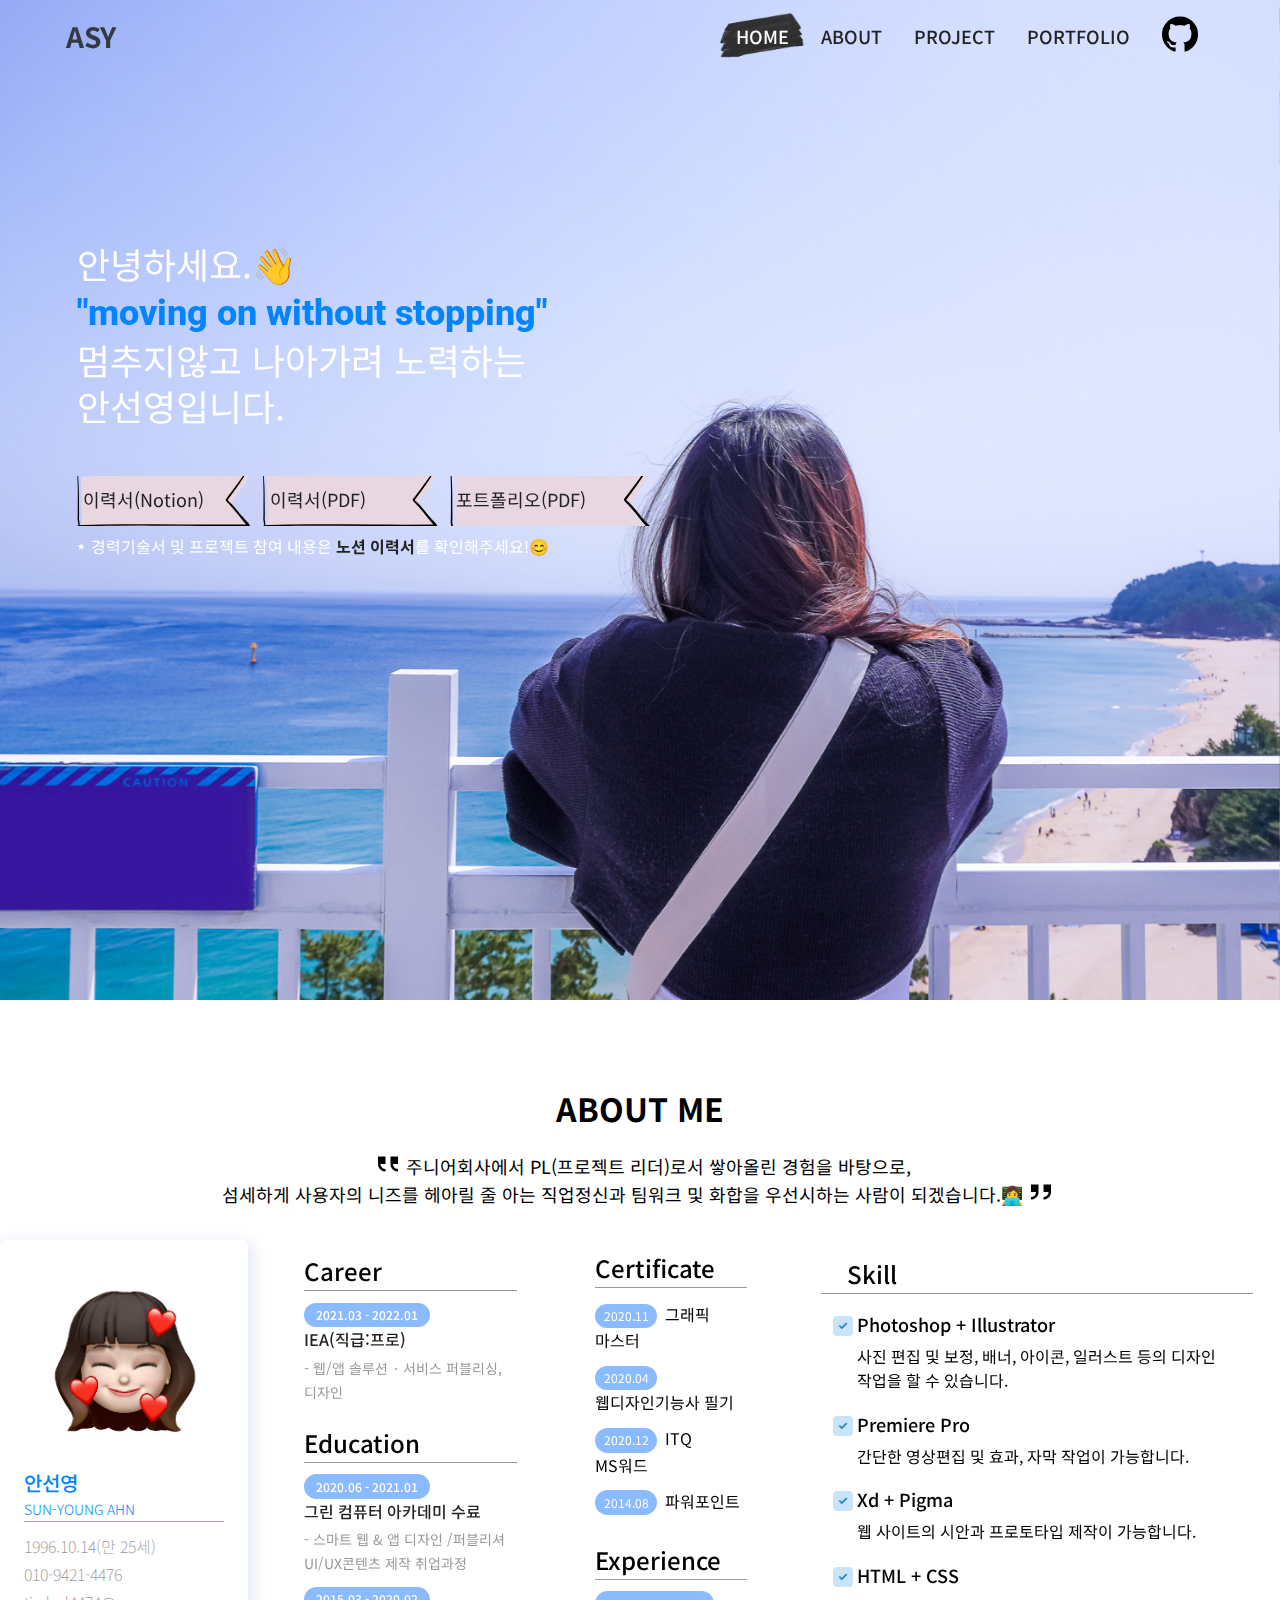
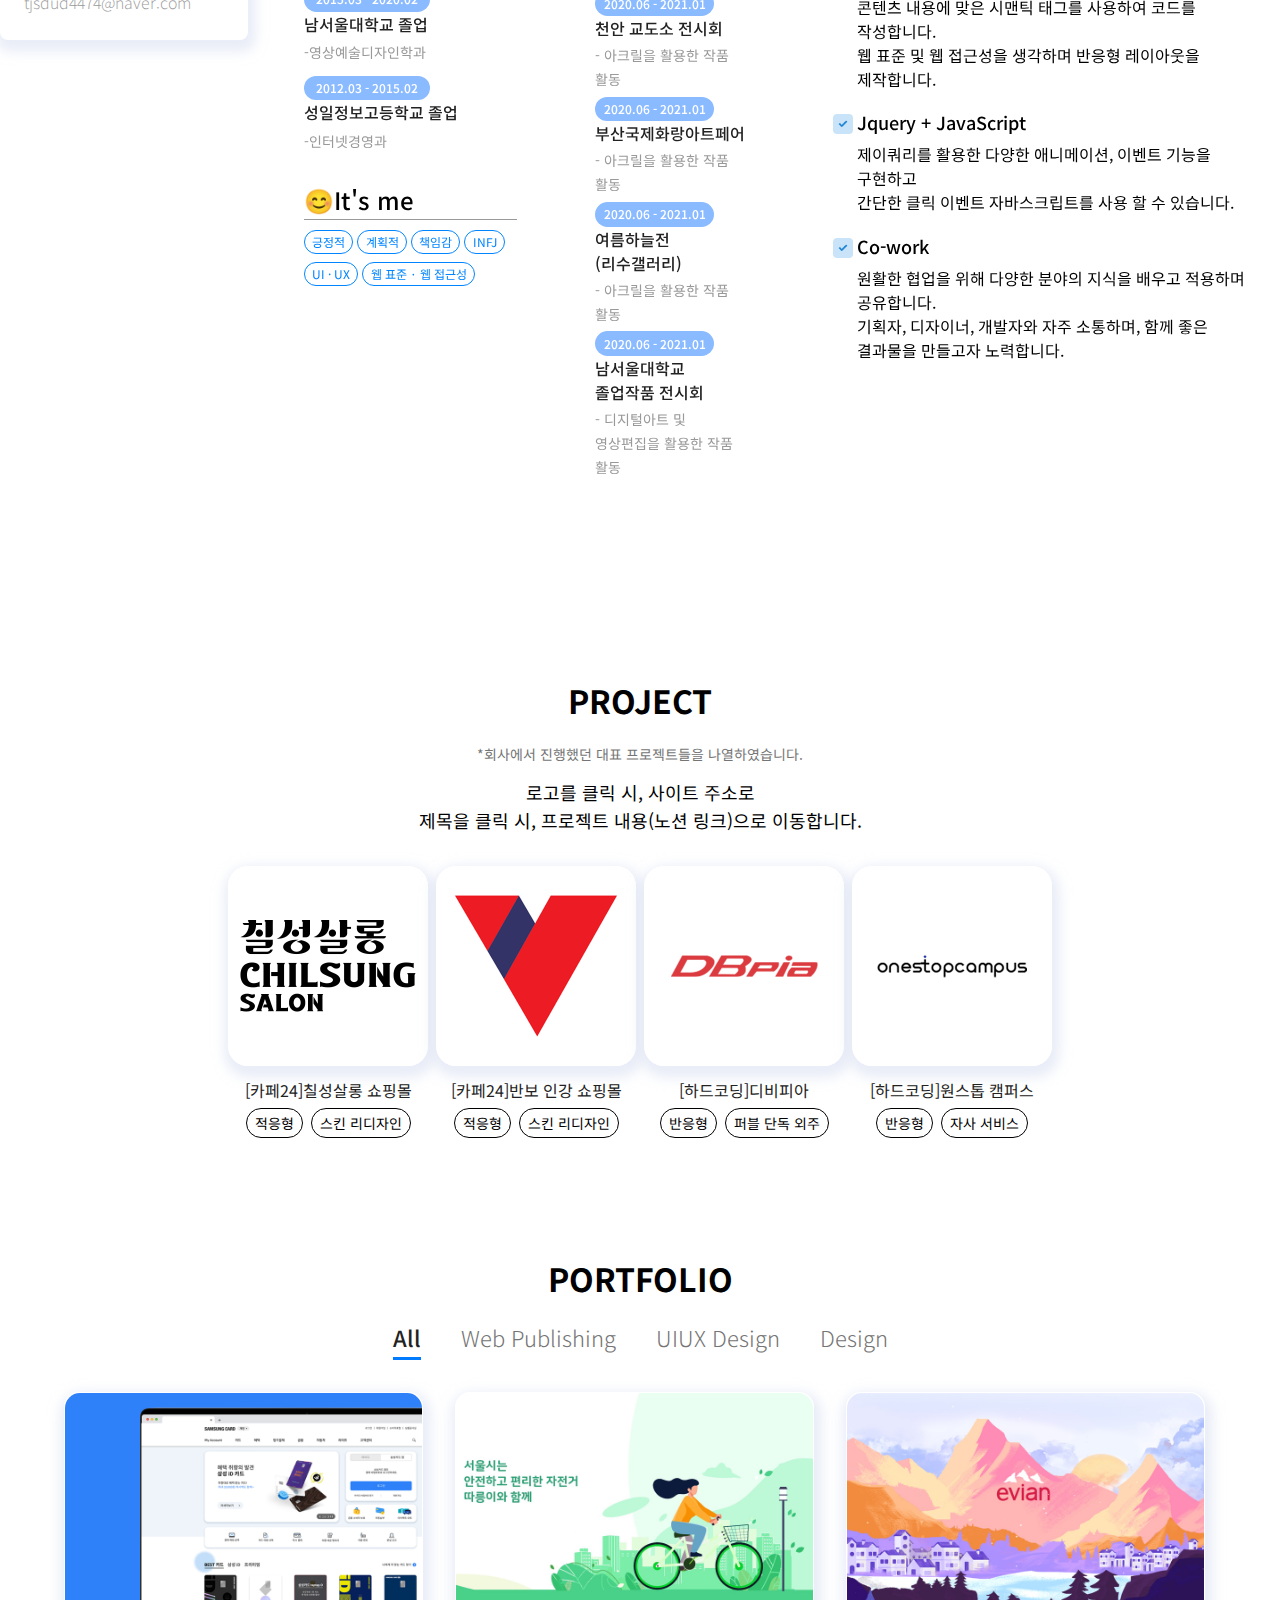
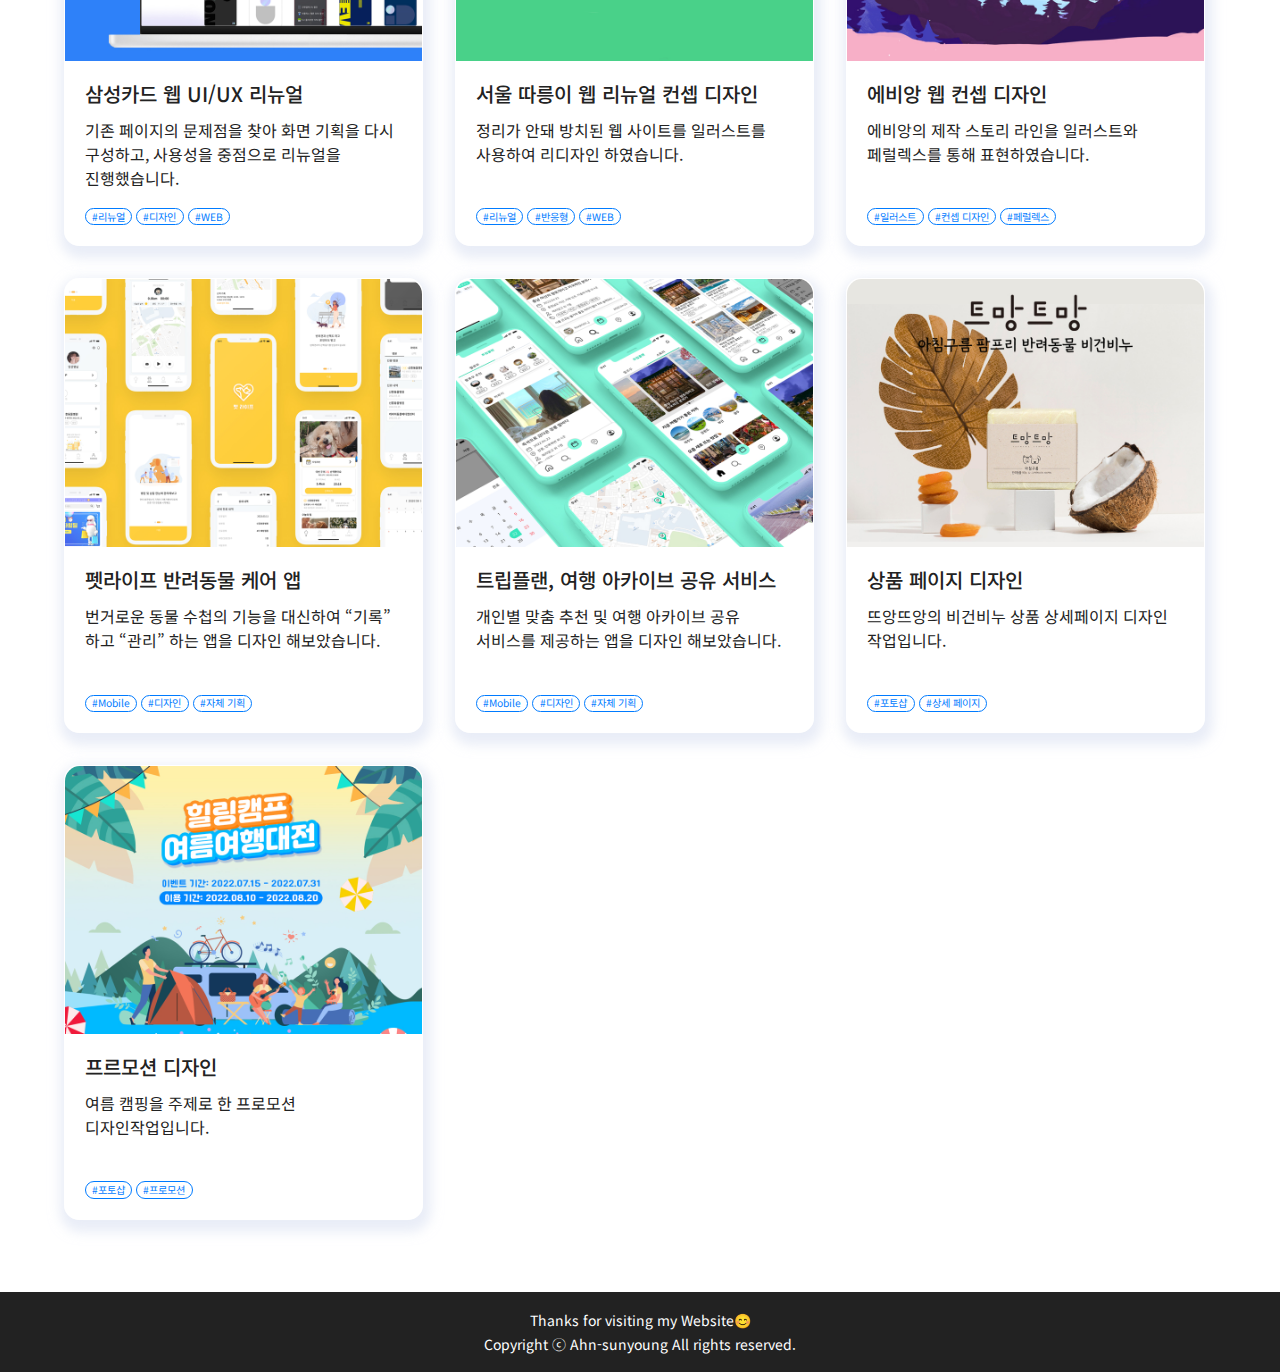
==== commit b5a99404: "프로젝트 채널 추가" ====
--- a/index.html
+++ b/index.html
@@ -207,6 +207,9 @@
                             </li>
                             <li class="pc-on">
                                 <a class="nav-item nav-link " href="#section3">PROJECT</a>
+                            </li>
+                            <li class="pc-on">
+                                <a class="nav-item nav-link " href="#section4">PORTFOLIO</a>
                             </li>
                             <li class="mo-on">
                                 <a
@@ -417,8 +420,74 @@
                 </div>
             </div>
             <div id="section3" class="scroll">
-                <h2 class="d-none">포트폴리오 프로젝트 목록</h2>
+                <h2 class="d-none">실무 대표 프로젝트 목록</h2>
                 <h2 class="sub-title">PROJECT</h2>
+                <p class="sub-text2">
+                    *회사에서 진행했던 대표 프로젝트들을 나열하였습니다.
+                </p>
+                <p class="sub-text">로고를 클릭 시, 사이트 주소로<br>
+                제목을 클릭 시, 프로젝트 내용(노션 링크)으로 이동합니다.
+                </p>
+                
+                <div class="project_Center">
+                    <ul class="project_cul">
+                        <li class="logo_click">
+                            <a href="https://www.chilsung-salon.com/" target="_blank">
+                                <img src="assets/img/logo1.png" alt="칠성살롱로고_웹사이트 이동하기">
+                            </a>
+                        </li>
+                        <li class="txt_click">
+                            <a href="https://www.notion.so/7b2253ac0f1046809efdc40fb9e0a120?p=c3bc8fcc1223408cb4b9480489ce9fa4" target="_blank">
+                                <p>[카페24]칠성살롱 쇼핑몰</p>
+                                <span class="key_w">적응형</span><span class="key_w">스킨 리디자인</span>
+                            </a>
+                        </li>
+                    </ul>
+                    <ul class="project_cul">
+                        <li class="logo_click">
+                            <a href="https://www.vanvo.co.kr/" target="_blank">
+                                <img src="assets/img/logo2.png" alt="반보로고_웹사이트 이동하기">
+                            </a>
+                        </li>
+                        <li class="txt_click">
+                            <a href="https://www.notion.so/7b2253ac0f1046809efdc40fb9e0a120?p=c70ea790dff7479aa34b5bc0e49f8068" target="_blank">
+                                <p>[카페24]반보 인강 쇼핑몰</p>
+                                <span class="key_w">적응형</span><span class="key_w">스킨 리디자인</span>
+                            </a>
+                        </li>
+                    </ul>
+                    <ul class="project_cul">
+                        <li class="logo_click">
+                            <a href="https://www.dbpia.co.kr/" target="_blank">
+                                <img src="assets/img/logo3.png" alt="디비피아로고_웹사이트 이동하기">
+                            </a>
+                        </li>
+                        <li class="txt_click">
+                            <a href="https://www.notion.so/7b2253ac0f1046809efdc40fb9e0a120?p=ce2c1dcd0edb41798fb53a9e9f979887" target="_blank">
+                                <p>[하드코딩]디비피아</p>
+                                <span class="key_w">반응형</span><span class="key_w">퍼블 단독 외주</span>
+                            </a>
+                        </li>
+                    </ul>
+                    <ul class="project_cul">
+                        <li class="logo_click">
+                            <a href="http://onestopcampus.com/" target="_blank">
+                                <img src="assets/img/logo4.png" alt="원스톱캠퍼스로고_웹사이트 이동하기">
+                            </a>
+                        </li>
+                        <li class="txt_click">
+                            <a href="https://www.notion.so/7b2253ac0f1046809efdc40fb9e0a120?p=c47f7cb528514cfa99e46ae84ab520b8" target="_blank">
+                                <p>[하드코딩]원스톱 캠퍼스</p>
+                                <span class="key_w">반응형</span><span class="key_w">자사 서비스</span>
+                            </a>
+                        </li>
+                    </ul>
+                </div>
+            </div>
+            <!--포트폴리오 탭-->
+            <div id="section4" class="scroll">
+                <h2 class="d-none">포트폴리오 목록</h2>
+                <h2 class="sub-title">PORTFOLIO</h2>
                 <!--프로젝트 탭리스트-->
                 <ul class="tab_list">
                     <li>
--- a/assets/css/index.css
+++ b/assets/css/index.css
@@ -230,7 +230,7 @@
     background: url(../img/marks.png) no-repeat center/contain;
 }
 .sub-title{
-    margin: 48px 0 32px 0;
+    margin: 48px 0 24px 0;
     font-size: 32px;
     line-height: 40px;
     font-weight: 700;
@@ -238,12 +238,20 @@
 }
 .sub-text{
 
-    margin: 0px 18%;
-    margin-bottom: 28px;
+    margin: 0 auto;
+    margin-bottom: 32px;
     font-size: 18px;
     line-height: 28px;
     text-align: center;
 
+}
+.sub-text2{
+    color: #757575;
+    margin: 0 auto;
+    margin-bottom: 14px;
+    font-size: 14px;
+    line-height: 20px;
+    text-align: center;
 }
 .about-flex{
     /* height: 564px; */
@@ -438,7 +446,68 @@
     line-height: 24px;
 }
 
-/*섹션3 - 포트폴리오*/
+/*섹션3 프로젝트 목록*/
+#section4{
+    padding-top: 40px;
+    padding-bottom: 40px;
+    width: 100%; 
+
+}
+.project_Center{
+    margin: 0 auto;
+    width:65%;
+    display: flex;
+    align-items: flex-start;
+    justify-content: space-around;
+}
+.project_cul{
+    width:200px;
+}
+.logo_click{
+    display: block;
+    width:200px;
+    height:200px;
+    border-radius: 20px;
+    box-shadow: 2px 6px 12px 6px rgb(215 222 240 / 55%);
+    transition: all 0.3s;
+}
+.logo_click:hover{
+    box-shadow: 2px 6px 12px 10px rgb(170 192 247 / 40%);
+    transform: translateY(-15px)
+}
+.logo_click a{
+    display: block;
+    width:100%;
+    height:100%;
+    border-radius: 20px;
+}
+.logo_click a img{
+    width:100%;
+    height:100%;
+    border-radius: 20px;
+}
+.txt_click{}
+.txt_click a{
+    text-align: center;
+}
+.txt_click p{
+    text-align: center;
+    font-size: 16px;
+    line-height: 48px;
+}
+.key_w{
+    margin: 0 4px;
+    padding: 4px 8px;
+    background-color: #fff;
+    border:1.5px solid #000;
+    border-radius: 20px;
+    color: #000;
+    font-size: 14px;
+}
+
+
+
+/*섹션4 - 포트폴리오*/
 #section3{
     padding-top: 40px;
     padding-bottom: 40px;
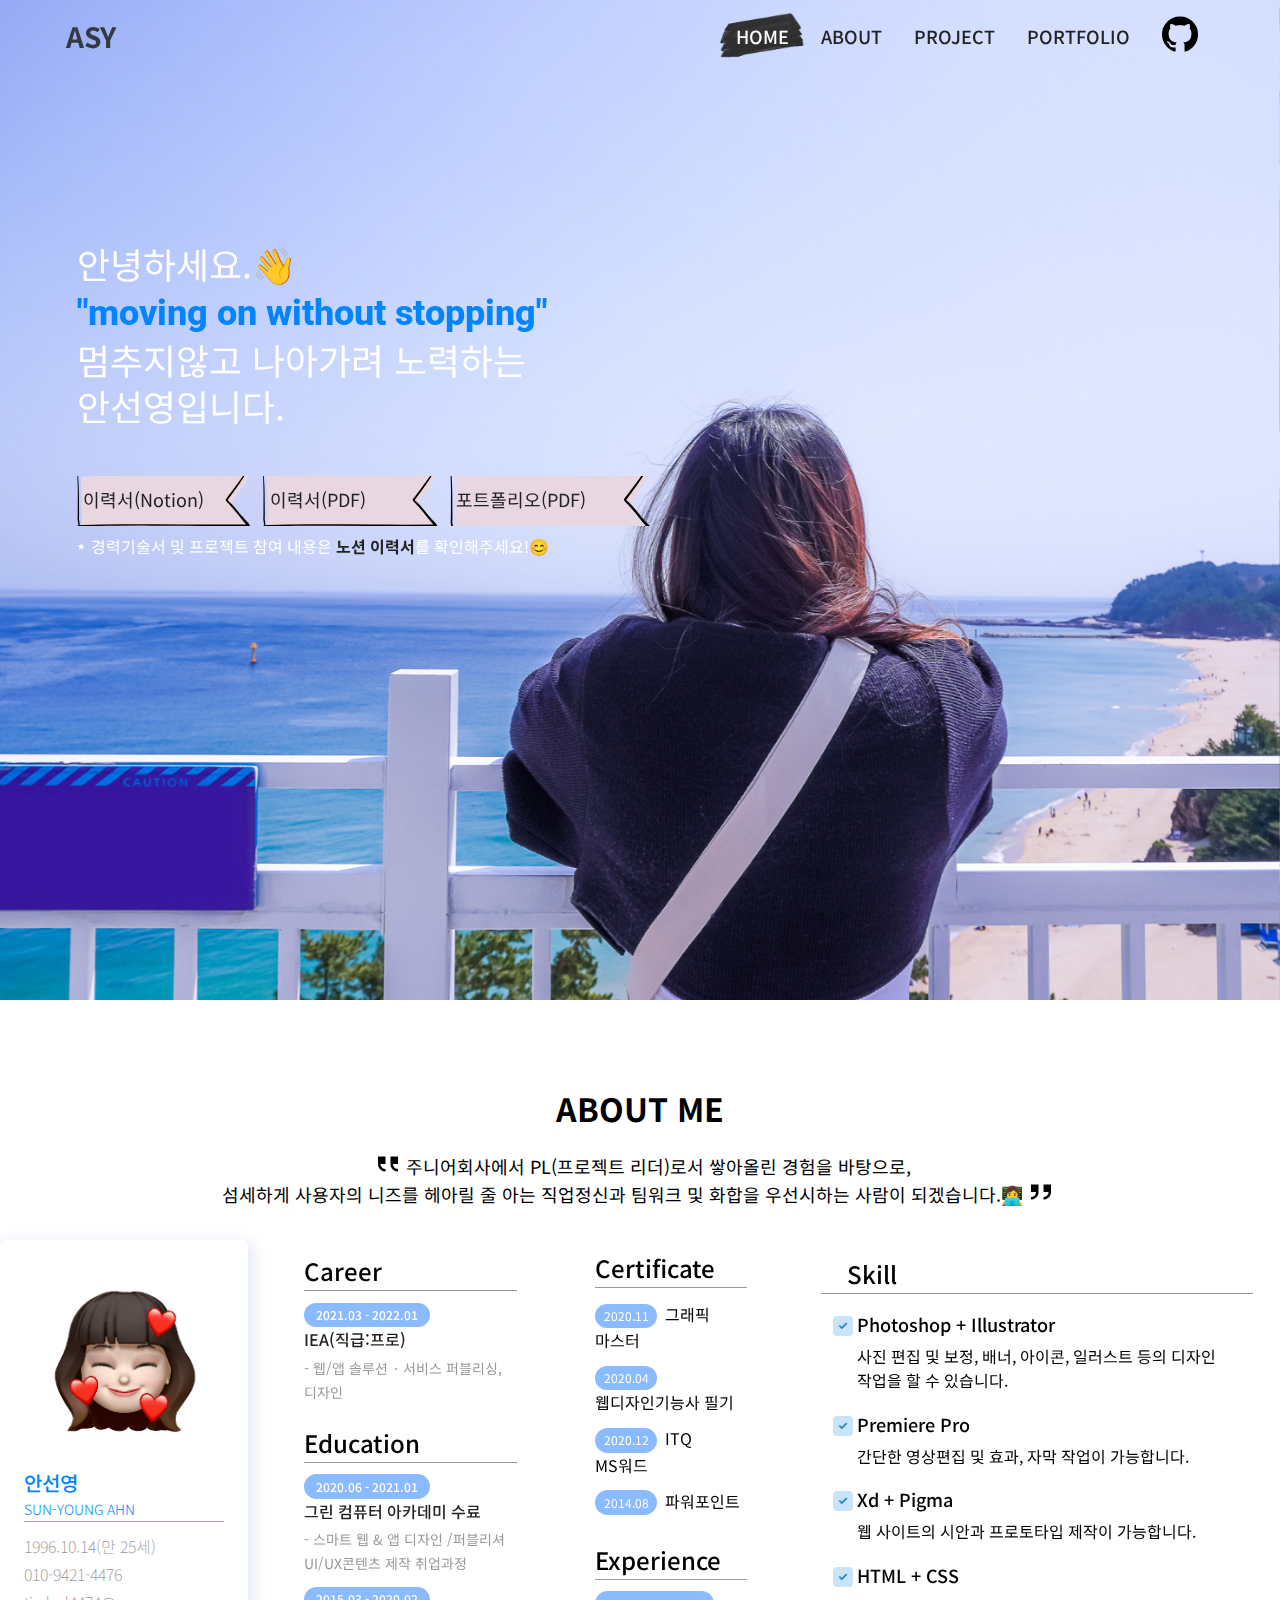
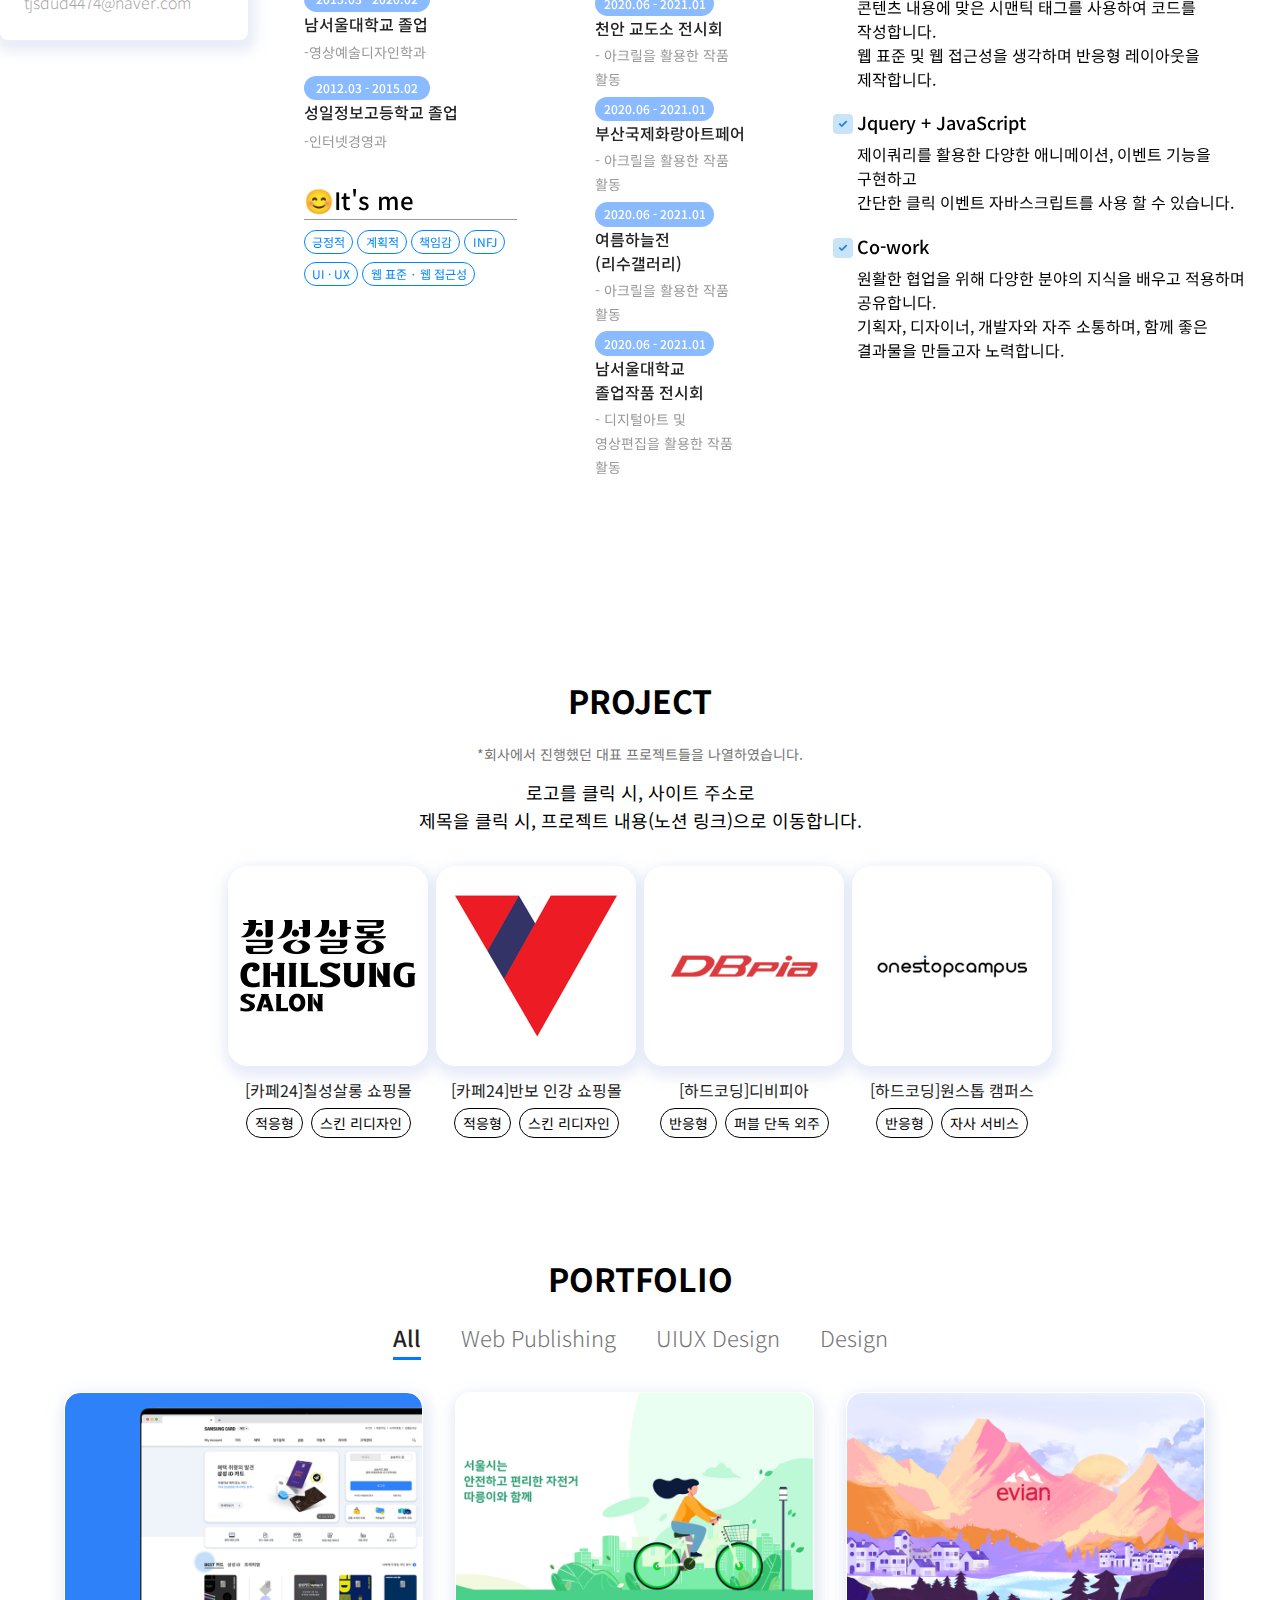
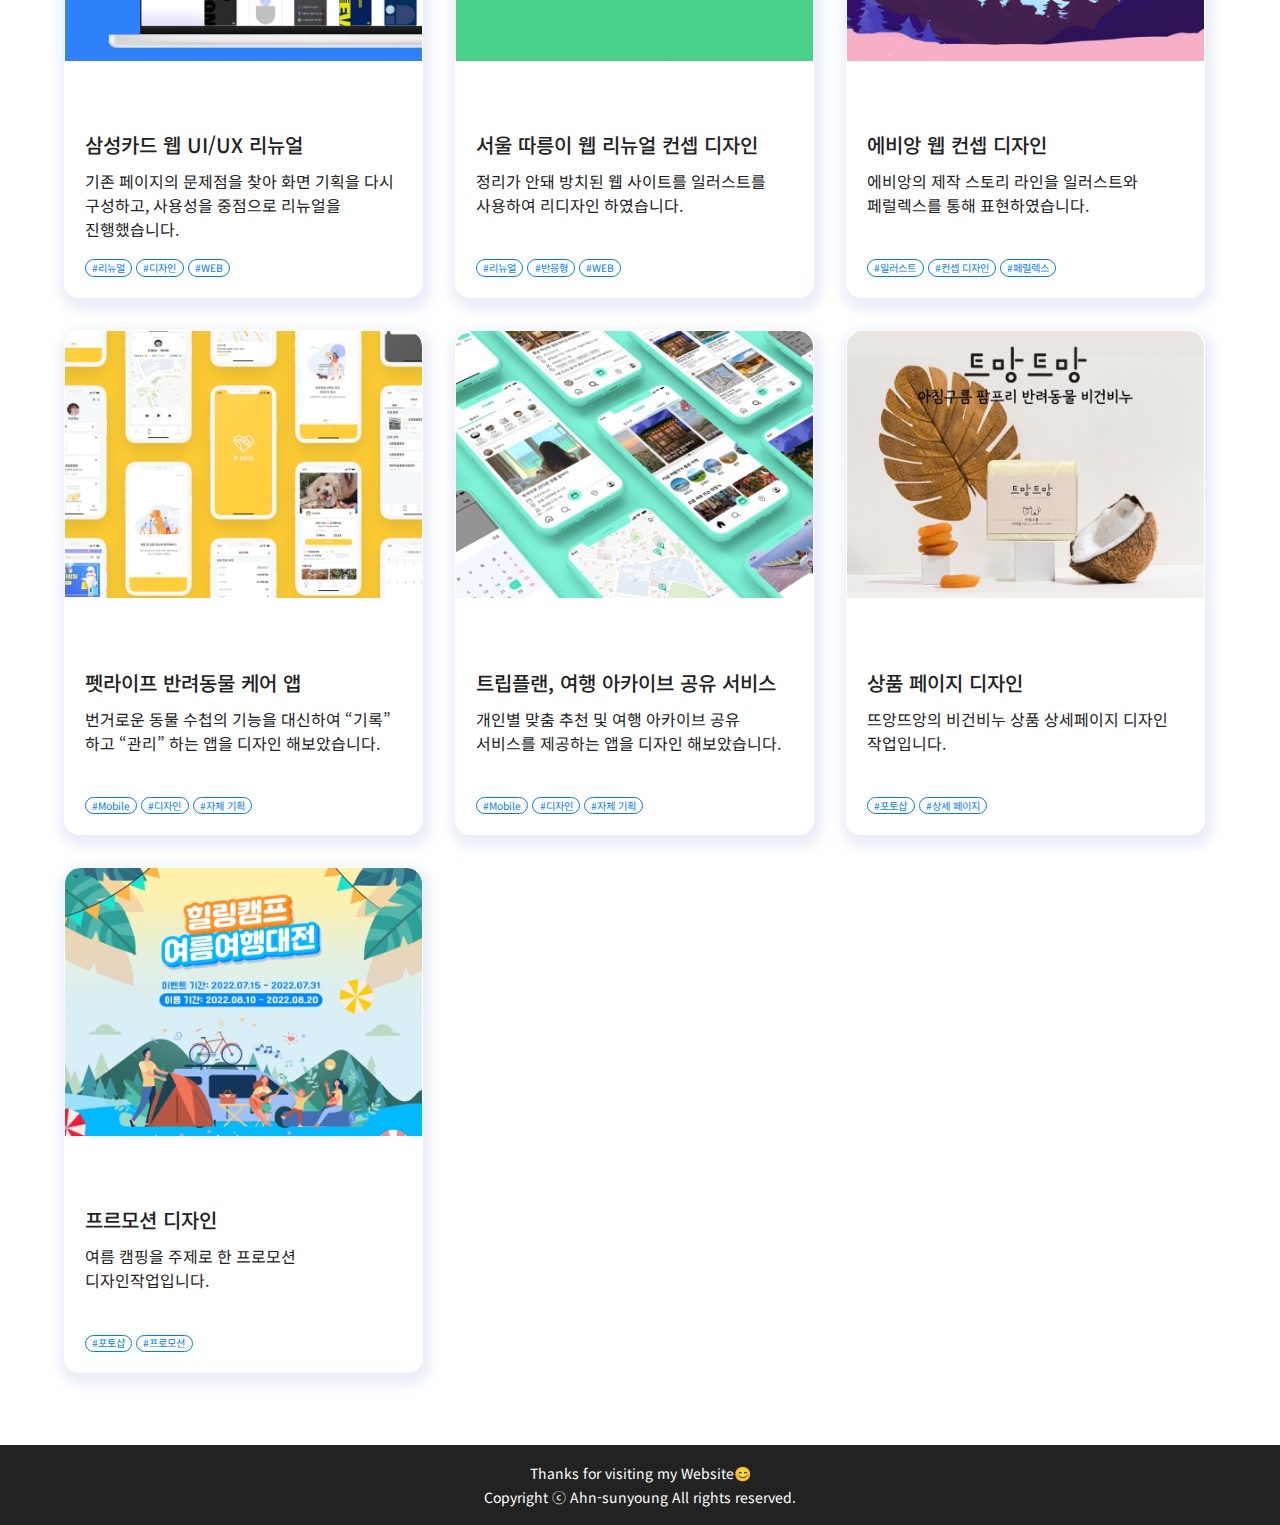
==== commit 09f7a0c0: "인터렉션 추가" ====
--- a/index.html
+++ b/index.html
@@ -508,7 +508,10 @@
                     <!--프로젝트 개별 바디-->
                     <li class="work-item web-tab" style="">
                         <a href="" class="work-a sumsung-a">
-                            <img class="work-img" src="assets/img/sumsung-thumnail.jpg" alt="포트폴리오 이미지">
+                            <div class="work-imgwarp">
+                                <img class="work-img" src="assets/img/sumsung-thumnail.jpg" alt="포트폴리오 이미지">
+                            </div>
+                            
                             <div class="workbody-card">
                                 <h5 class="workcard-title">삼성카드 웹 UI/UX 리뉴얼</h5>
                                 <p class="workcard-text">
@@ -525,7 +528,9 @@
                     </li>
                     <li class="work-item web-tab" >
                         <a href="#" class="work-a bike-a">
-                            <img class="work-img" src="assets/img/bike-thumnail.jpg" alt="포트폴리오 이미지">
+                            <div class="work-imgwarp">
+                                <img class="work-img" src="assets/img/bike-thumnail.jpg" alt="포트폴리오 이미지">
+                            </div>
                             <div class="workbody-card">
                                 <h5 class="workcard-title">서울 따릉이 웹 리뉴얼<br class="mo-br"> 컨셉 디자인</h5>
                                 <p class="workcard-text">
@@ -541,7 +546,9 @@
                     </li>
                     <li class="work-item web-tab" >
                         <a href="#" class="work-a evian-a">
-                            <img class="work-img" src="assets/img/evian-thumnail.jpg" alt="포트폴리오 이미지">
+                            <div class="work-imgwarp">
+                                <img class="work-img" src="assets/img/evian-thumnail.jpg" alt="포트폴리오 이미지">
+                            </div>
                             <div class="workbody-card">
                                 <h5 class="workcard-title">에비앙 웹<br class="mo-br"> 컨셉 디자인</h5>
                                 <p class="workcard-text">
@@ -557,7 +564,9 @@
                     </li>
                     <li class="work-item mobile-tab" style="">
                         <a href="" class="work-a pet-a">
-                            <img class="work-img" src="assets/img/pet-thumnail.jpg" alt="포트폴리오 이미지">
+                            <div class="work-imgwarp">
+                                <img class="work-img" src="assets/img/pet-thumnail.jpg" alt="포트폴리오 이미지">
+                            </div>
                             <div class="workbody-card">
                                 <h5 class="workcard-title">펫라이프<br class="mo-br"> 반려동물 케어 앱</h5>
                                 <p class="workcard-text">
@@ -574,7 +583,9 @@
                     </li>
                     <li class="work-item mobile-tab" style="">
                         <a href="" class="work-a travel-a">
-                            <img class="work-img" src="assets/img/trip-thumnail.jpg" alt="포트폴리오 이미지">
+                            <div class="work-imgwarp">
+                                <img class="work-img" src="assets/img/trip-thumnail.jpg" alt="포트폴리오 이미지">
+                            </div>
                             <div class="workbody-card">
                                 <h5 class="workcard-title">트립플랜, <br class="mo-br">여행 아카이브 공유 서비스</h5>
                                 <p class="workcard-text">
@@ -591,7 +602,9 @@
                     </li>
                     <li class="work-item design-tab" style="">
                         <a href="" class="work-a detail1-a">
-                            <img class="work-img" src="assets/img/design1-thumnail.jpg" alt="포트폴리오 이미지">
+                            <div class="work-imgwarp">
+                                <img class="work-img" src="assets/img/design1-thumnail.jpg" alt="포트폴리오 이미지">
+                            </div>
                             <div class="workbody-card">
                                 <h5 class="workcard-title">상품 페이지 디자인</h5>
                                 <p class="workcard-text">
@@ -606,7 +619,9 @@
                     </li>
                     <li class="work-item design-tab" style="">
                         <a href="" class="work-a detail2-a">
-                            <img class="work-img" src="assets/img/design2-thumnail.jpg" alt="포트폴리오 이미지">
+                            <div class="work-imgwarp">
+                                <img class="work-img" src="assets/img/design2-thumnail.jpg" alt="포트폴리오 이미지">
+                            </div>
                             <div class="workbody-card">
                                 <h5 class="workcard-title">프르모션 디자인</h5>
                                 <p class="workcard-text">
--- a/assets/css/index.css
+++ b/assets/css/index.css
@@ -601,9 +601,19 @@
     width:100%;
     height:100%;
 }
+.work-imgwarp{
+    width: 100%;
+    height:320px;
+    border-radius: 15px 15px 0 0;
+    overflow: hidden;
+}
 .work-img{
     width: 100%;
     border-radius: 15px 15px 0 0;
+    transition: all 0.3s;
+}
+.work-img:hover{
+    transform:scale(1.1);  
 }
 .workbody-card{
     flex: 1 1 auto;
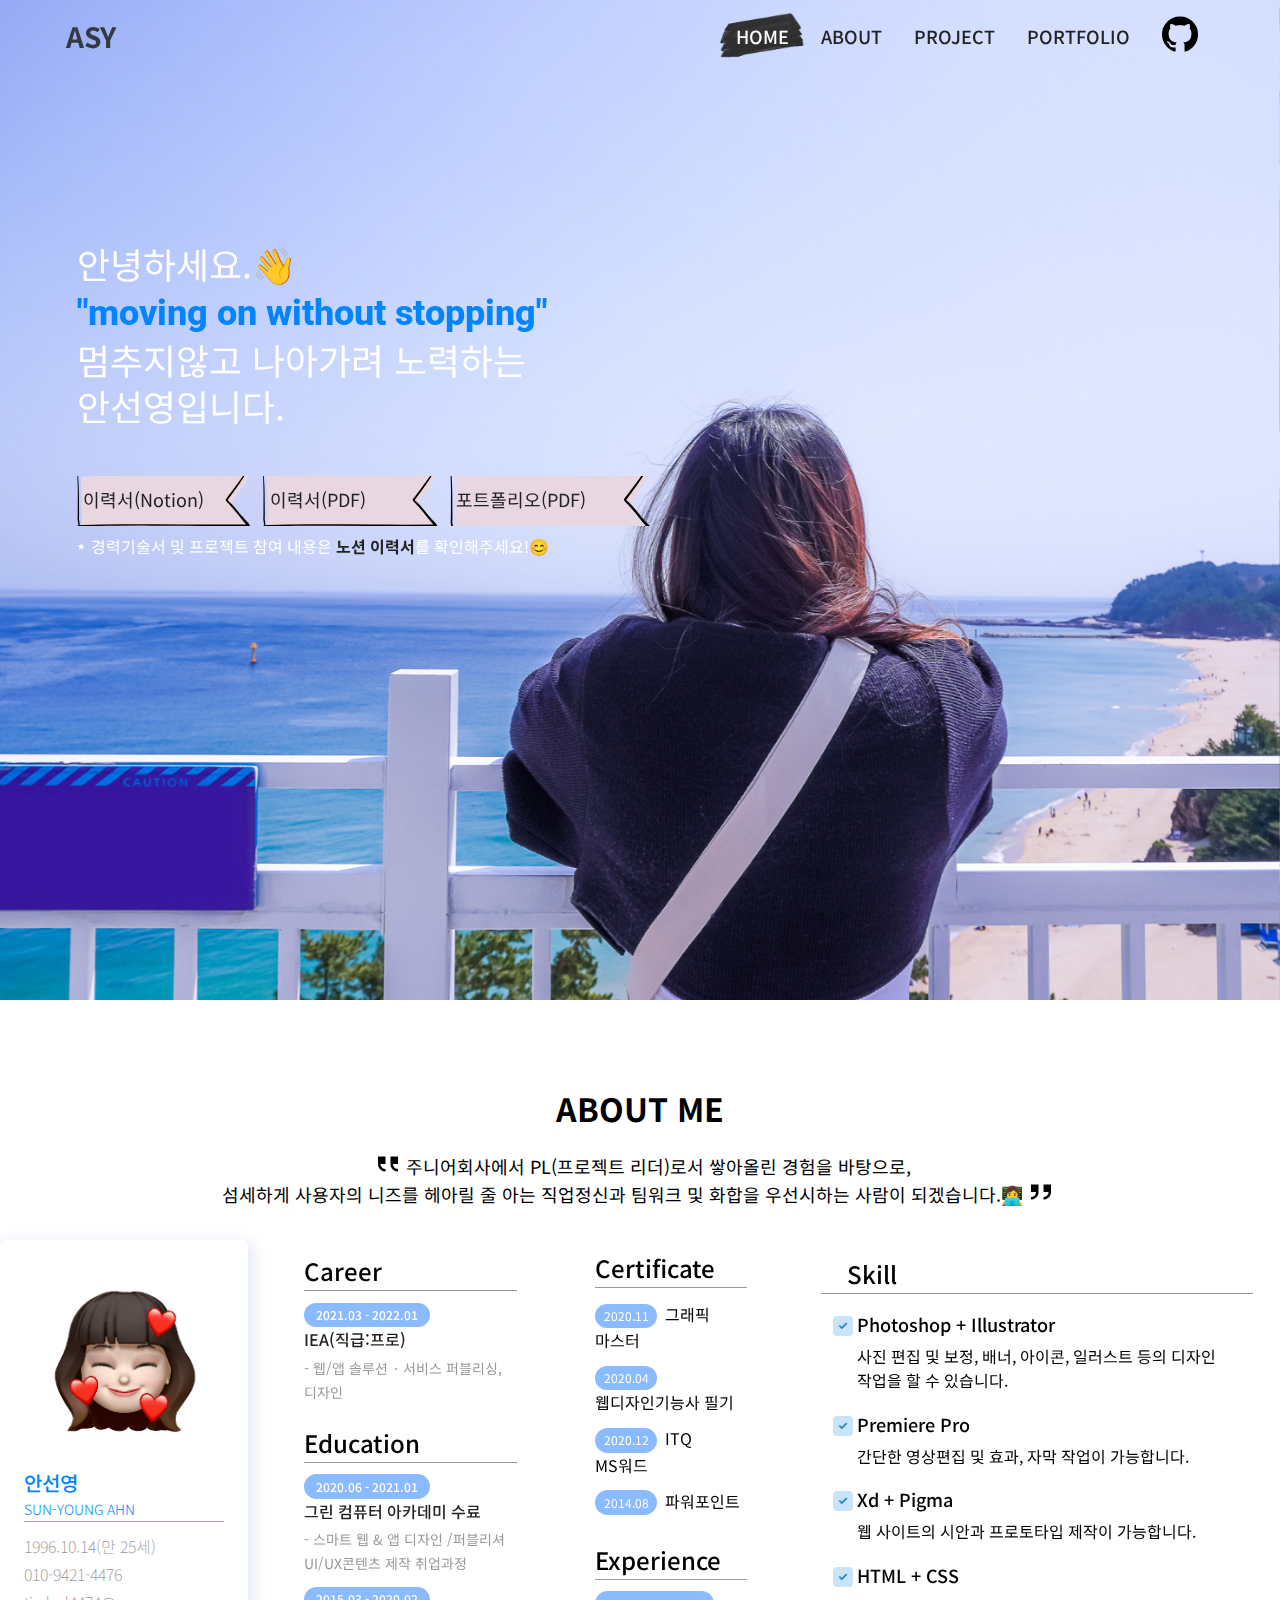
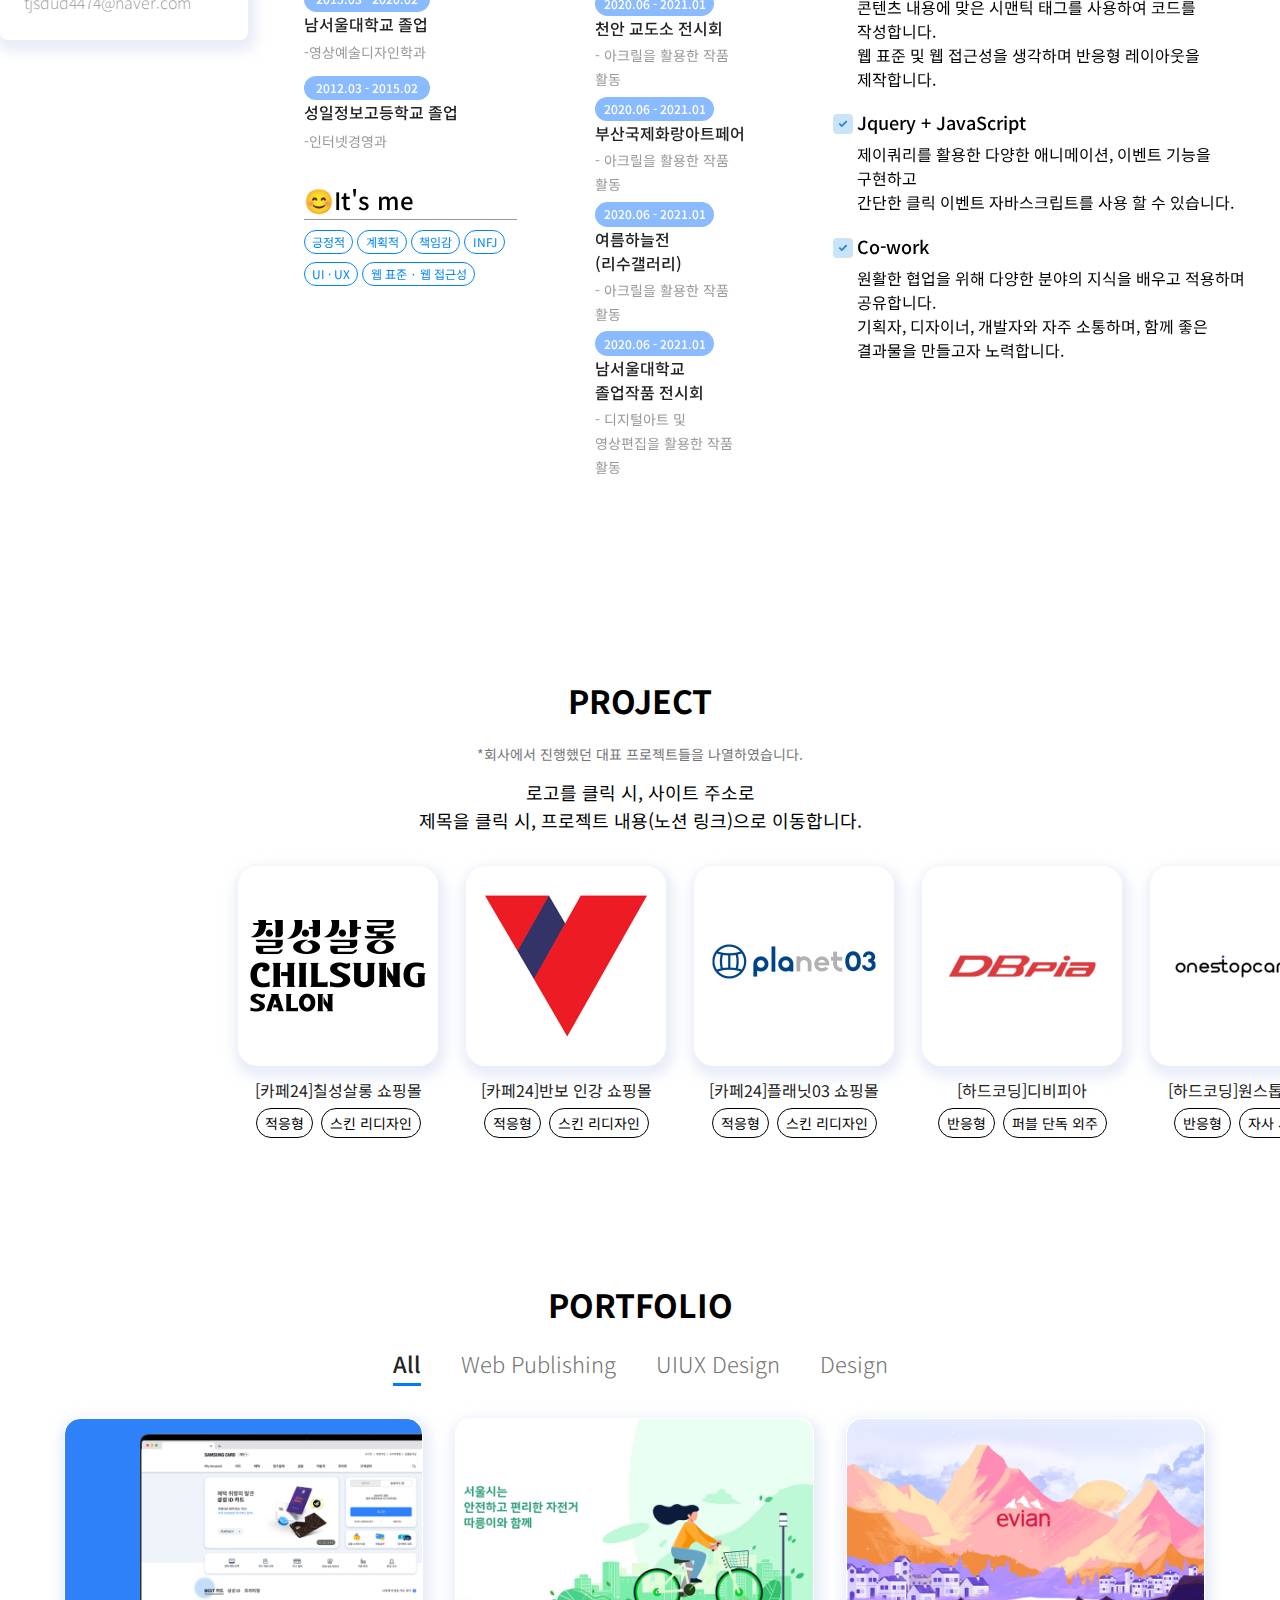
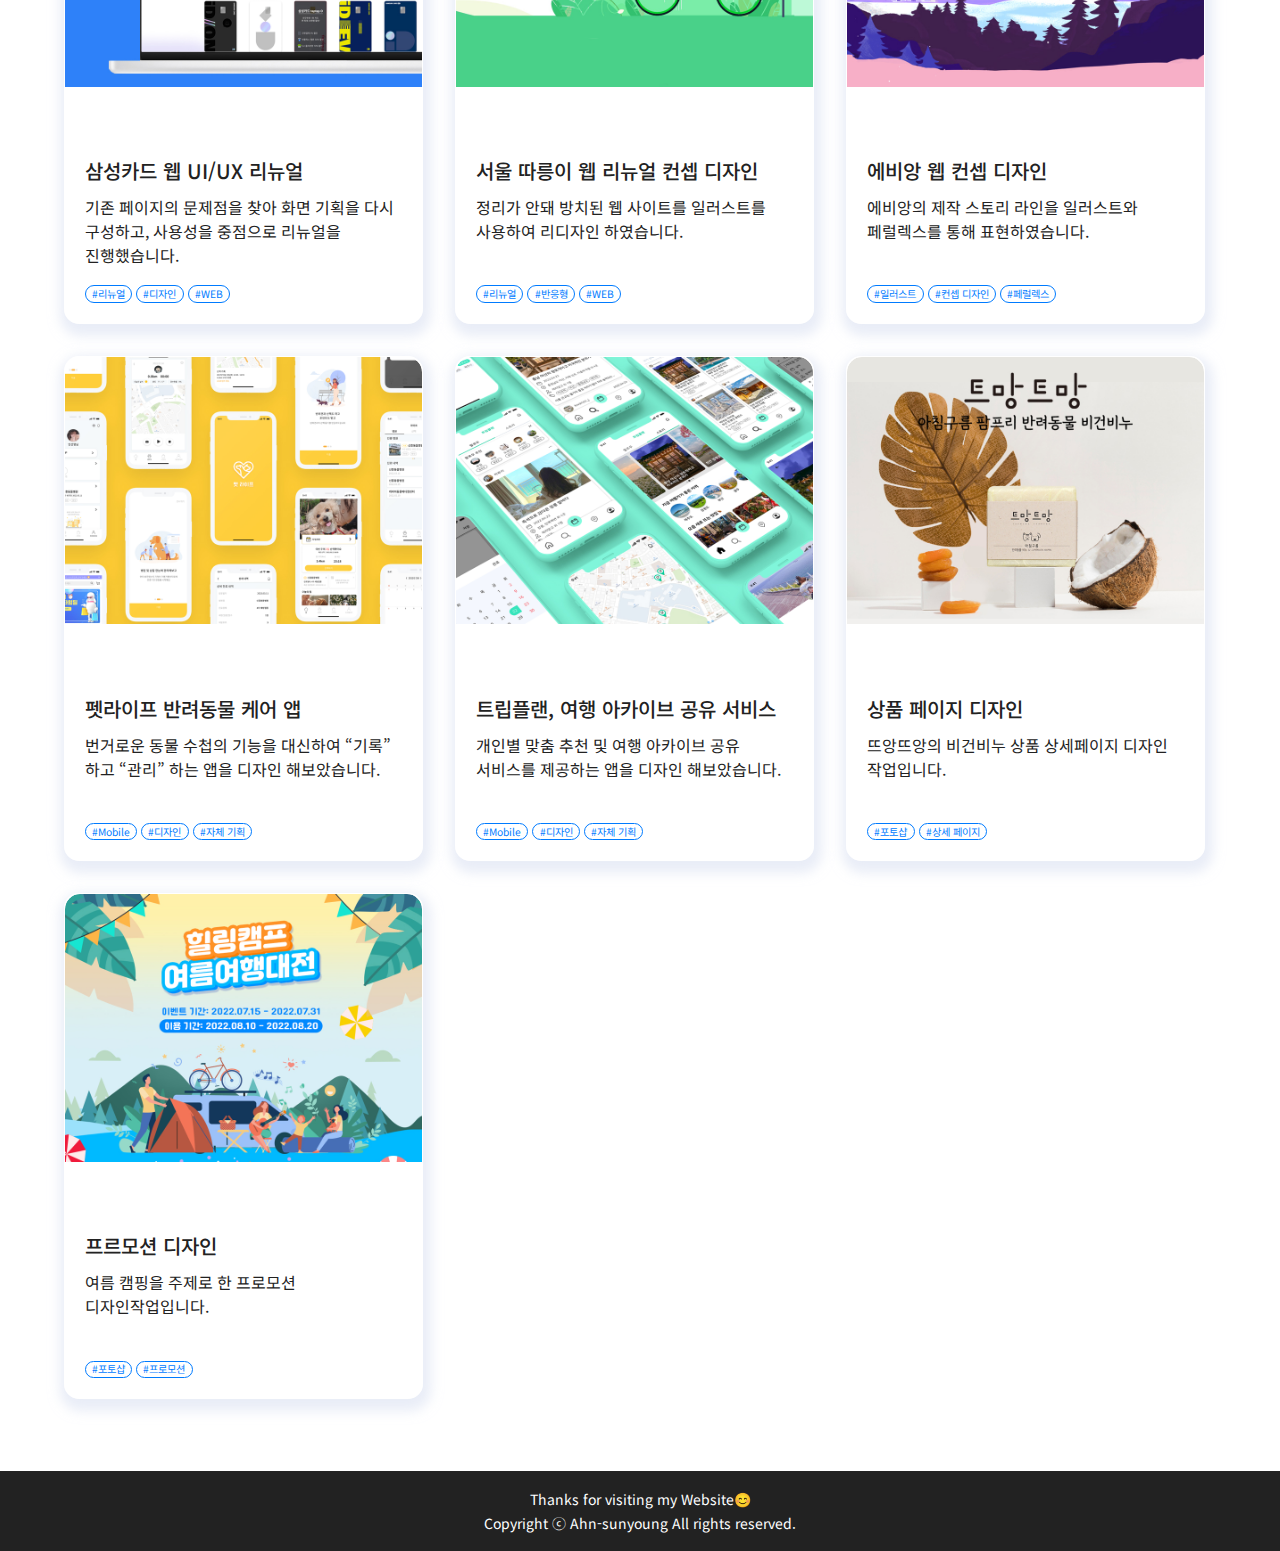
==== commit b5bbc3cf: "프로젝트 추가" ====
--- a/index.html
+++ b/index.html
@@ -96,6 +96,12 @@
                         }
 
                     })
+                });
+
+                //나랑살래 클릭
+                $('.console').click(function(){
+                    alert('웹 디자인 작업물로 호스팅 사이트가 없습니다.');
+                    
                 });
 
                 //work tab_menu
@@ -458,6 +464,19 @@
                     </ul>
                     <ul class="project_cul">
                         <li class="logo_click">
+                            <a href="https://planet03.com/index.html" target="_blank">
+                                <img src="assets/img/logo6.png" alt="플래닛03로고_웹사이트 이동하기">
+                            </a>
+                        </li>
+                        <li class="txt_click">
+                            <a href="https://www.notion.so/7b2253ac0f1046809efdc40fb9e0a120?p=71f042ef175a43ccb5645646bbf2391b" target="_blank">
+                                <p>[카페24]플래닛03 쇼핑몰</p>
+                                <span class="key_w">적응형</span><span class="key_w">스킨 리디자인</span>
+                            </a>
+                        </li>
+                    </ul>
+                    <ul class="project_cul">
+                        <li class="logo_click">
                             <a href="https://www.dbpia.co.kr/" target="_blank">
                                 <img src="assets/img/logo3.png" alt="디비피아로고_웹사이트 이동하기">
                             </a>
@@ -479,6 +498,19 @@
                             <a href="https://www.notion.so/7b2253ac0f1046809efdc40fb9e0a120?p=c47f7cb528514cfa99e46ae84ab520b8" target="_blank">
                                 <p>[하드코딩]원스톱 캠퍼스</p>
                                 <span class="key_w">반응형</span><span class="key_w">자사 서비스</span>
+                            </a>
+                        </li>
+                    </ul>
+                    <ul class="project_cul">
+                        <li class="logo_click">
+                            <a href="javascript:void(0);" class="console">
+                                <img src="assets/img/logo5.png" alt="나랑살래로고">
+                            </a>
+                        </li>
+                        <li class="txt_click">
+                            <a href="https://www.notion.so/7b2253ac0f1046809efdc40fb9e0a120?p=d42867e9ec6846f688b5c95f4c2b0427" target="_blank">
+                                <p>[웹 디자인]나랑살래 리뉴얼</p>
+                                <span class="key_w">UIUX</span><span class="key_w">웹/앱 디자인</span>
                             </a>
                         </li>
                     </ul>
--- a/assets/css/index.css
+++ b/assets/css/index.css
@@ -462,6 +462,8 @@
 }
 .project_cul{
     width:200px;
+    margin: 0 14px;
+    margin-bottom: 26px;
 }
 .logo_click{
     display: block;
@@ -804,10 +806,16 @@
 }
 
 /*반응형*/
+@media(max-width: 1690px){
+
+}
 @media(max-width: 1580px){
     .work-list{
         width:80%;
     }
+
+}
+@media(max-width: 1400px){
 
 }
 @media(max-width: 1280px){
@@ -858,6 +866,14 @@
     .sub-tbox{
         width: 100%;
     }
+
+    .project_Center{
+        width: 100%;
+        justify-content: flex-start;
+        flex-direction: row;
+        flex-wrap: wrap;
+    }
+    .key_w{}
     
 }
 @media (max-width: 910px){
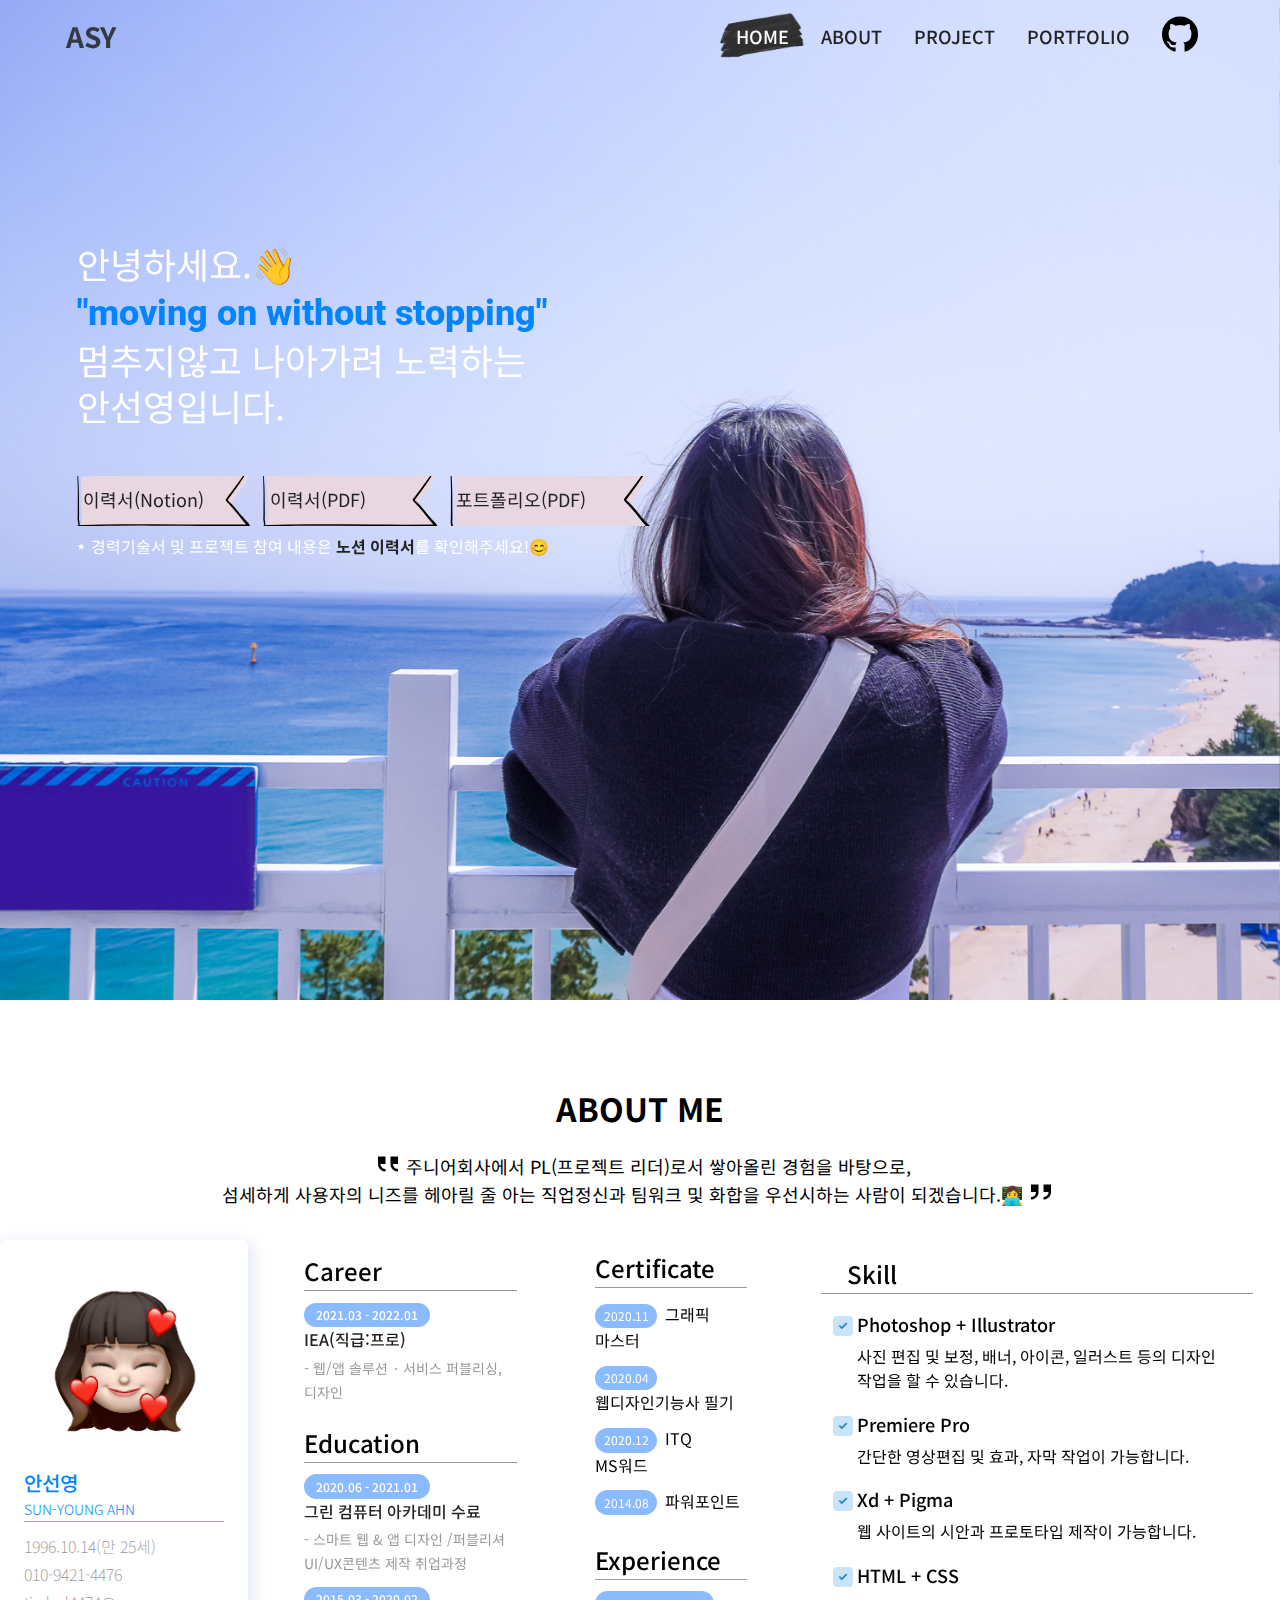
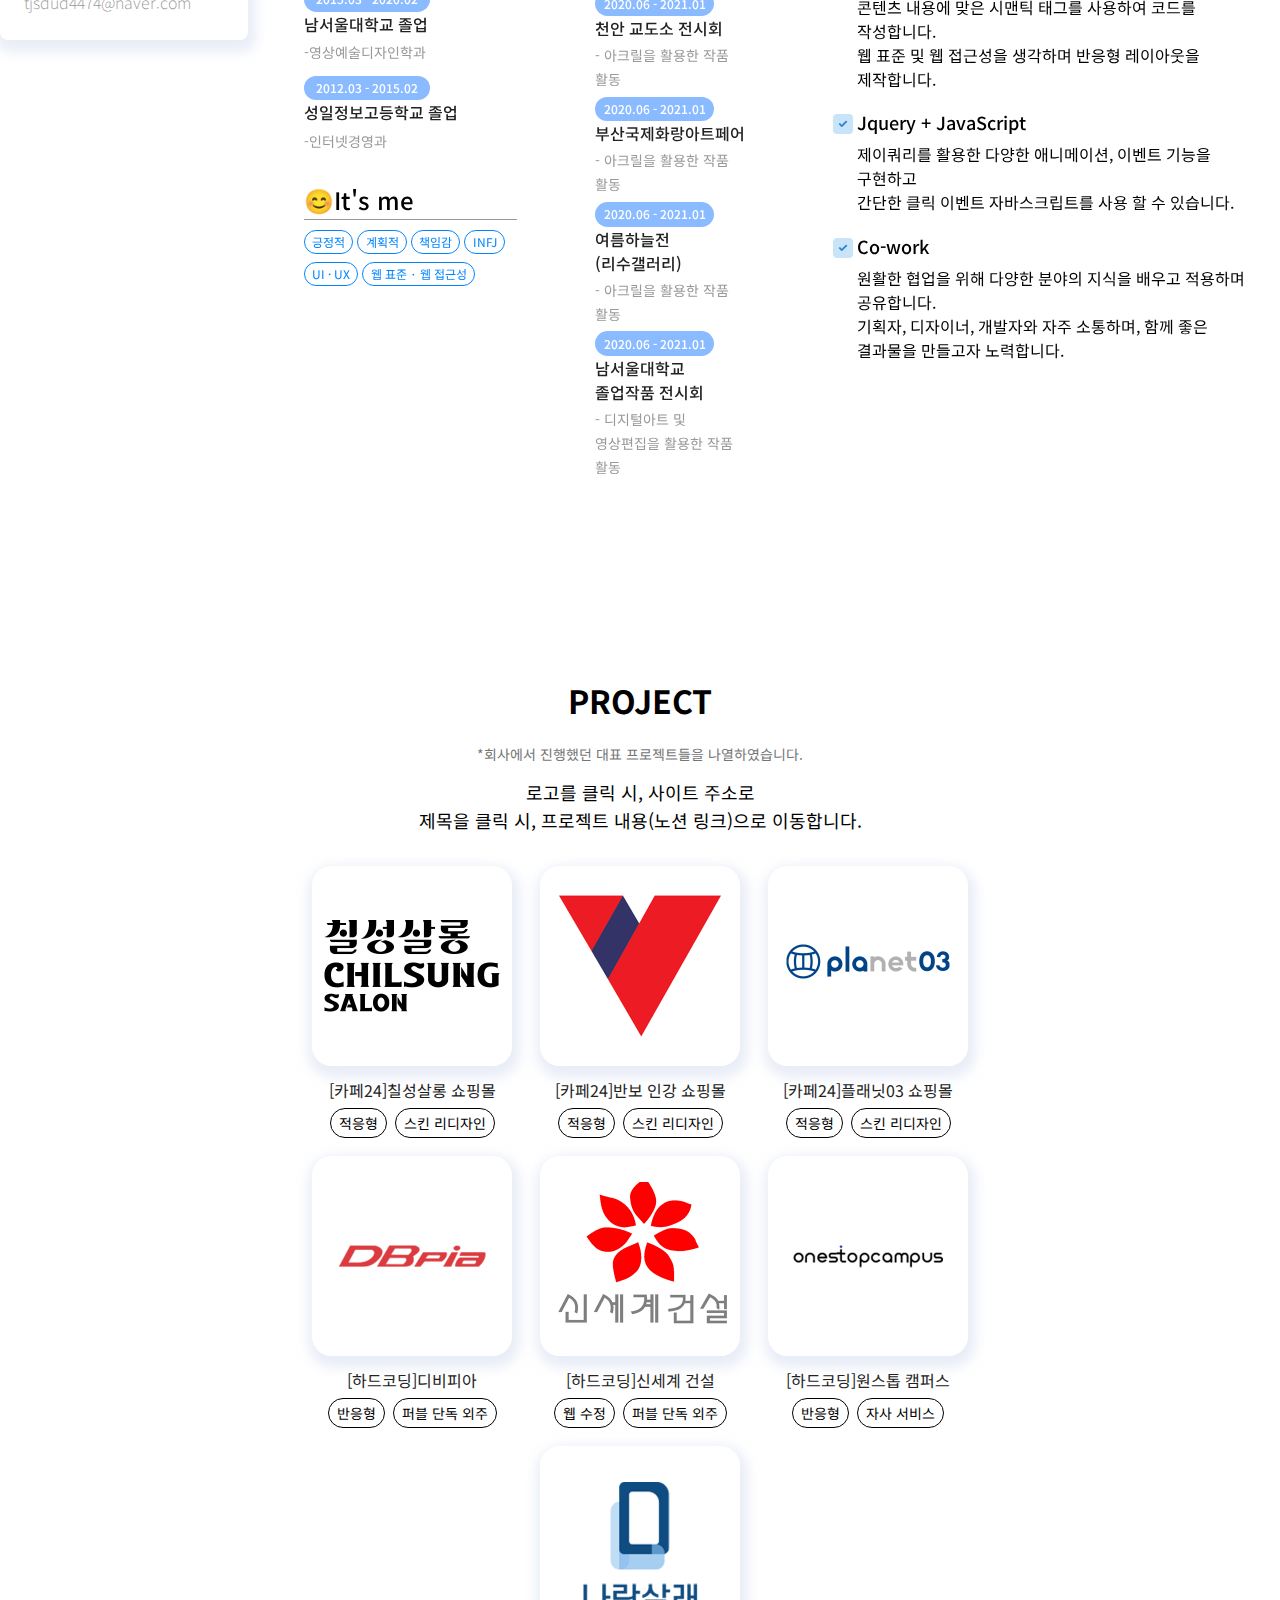
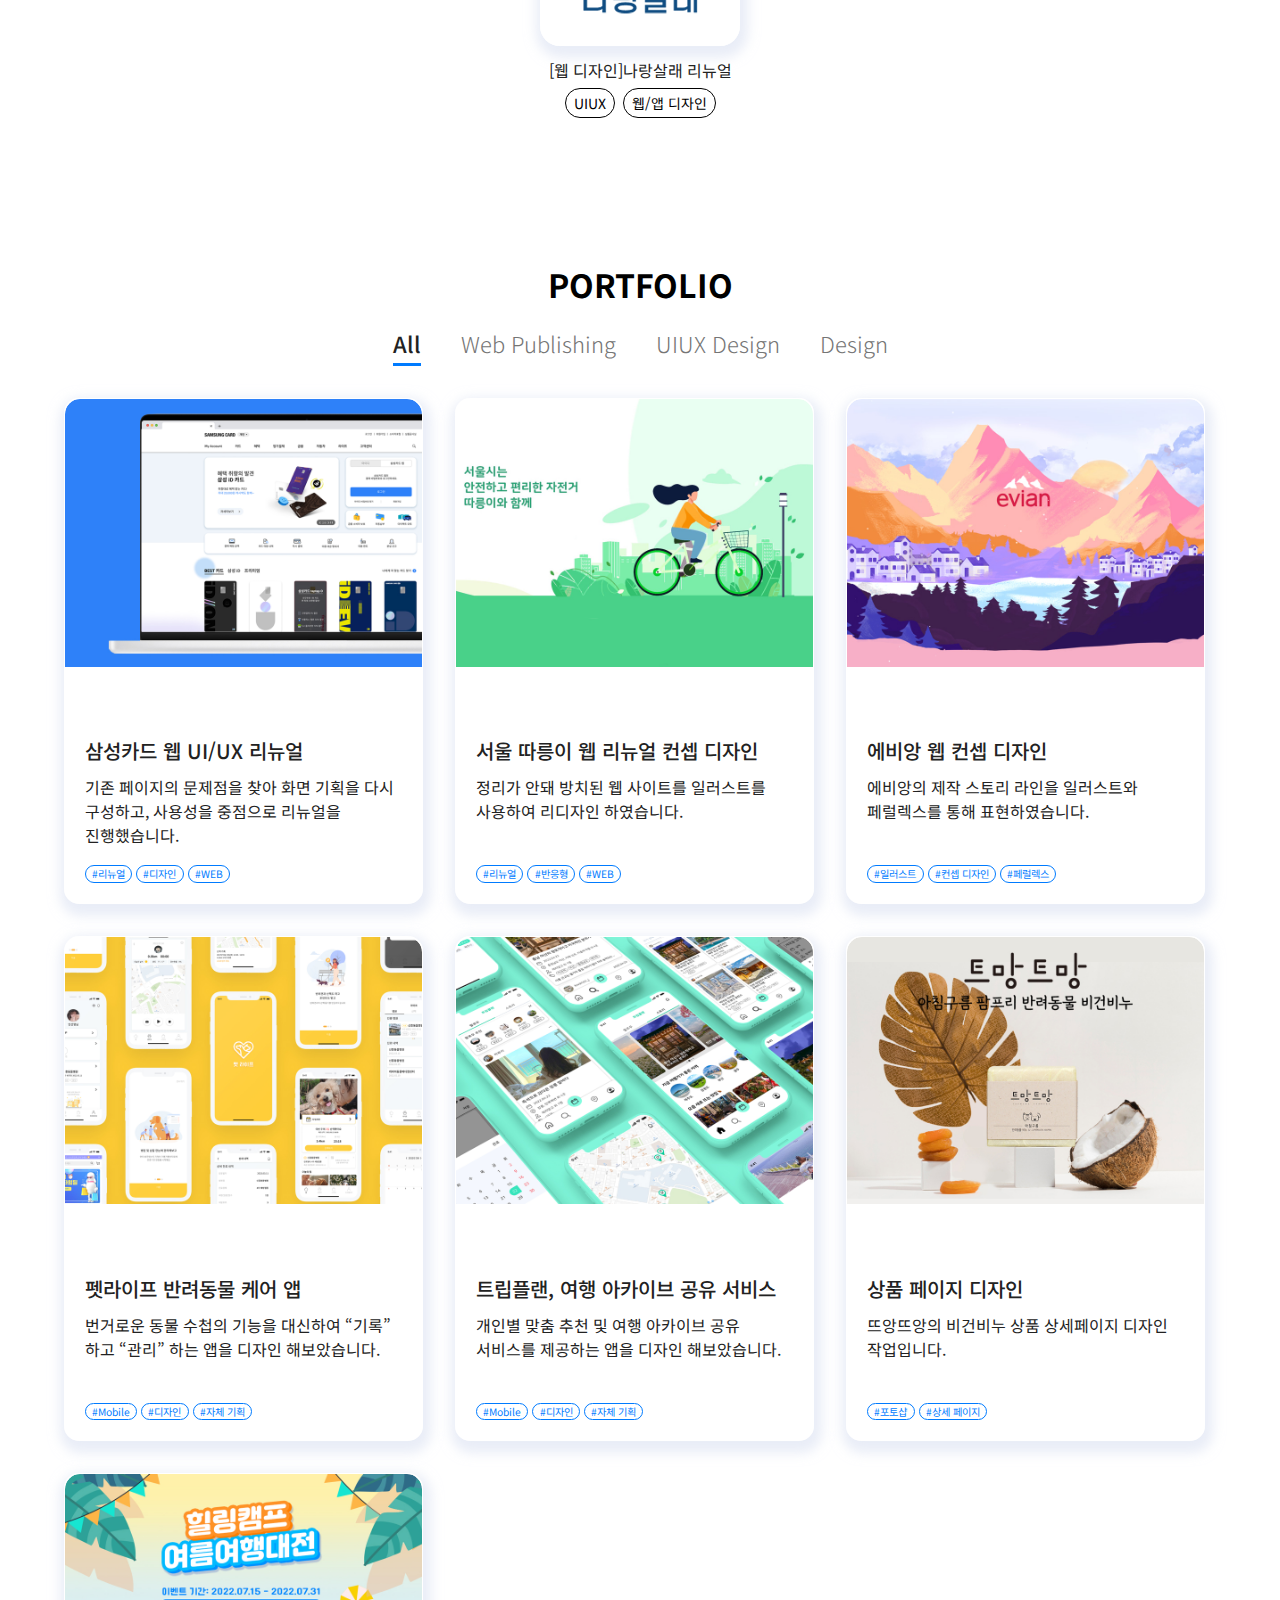
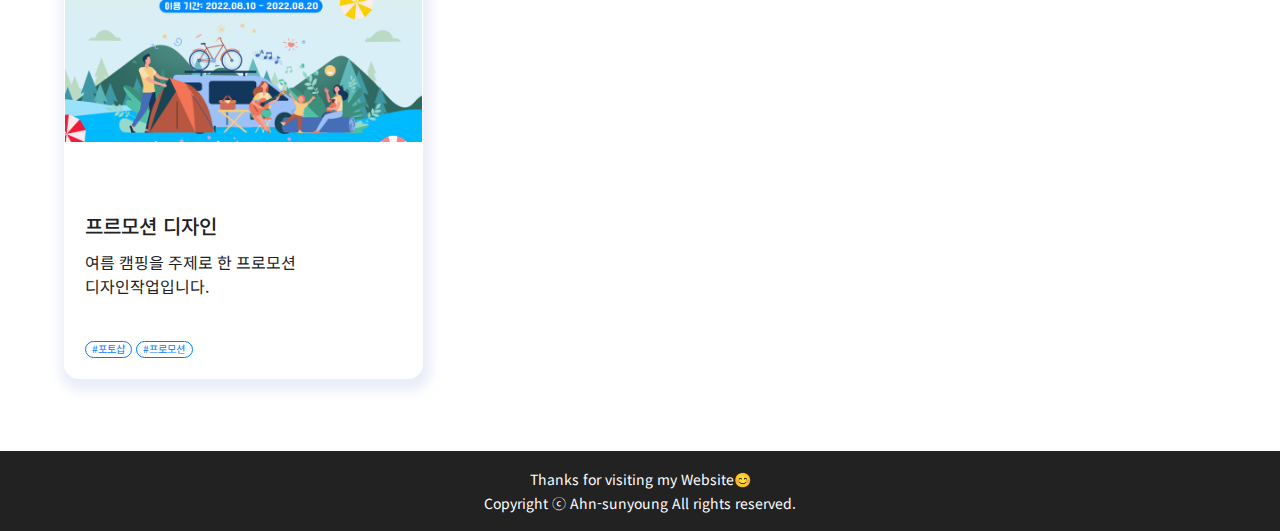
==== commit 90a1c589: "작업 추가" ====
--- a/index.html
+++ b/index.html
@@ -101,6 +101,12 @@
                 //나랑살래 클릭
                 $('.console').click(function(){
                     alert('웹 디자인 작업물로 호스팅 사이트가 없습니다.');
+                    
+                });
+
+                //신세계 건설 클릭
+                $('.console2').click(function(){
+                    alert('현재 리뉴얼 된 관계로 노션-이미지로 대신 합니다.');
                     
                 });
 
@@ -490,6 +496,19 @@
                     </ul>
                     <ul class="project_cul">
                         <li class="logo_click">
+                            <a href="https://www.notion.so/7b2253ac0f1046809efdc40fb9e0a120?p=21c47422130e4242858dffd9399a2d10" target="_blank" class="console2">
+                                <img src="assets/img/logo7.png" alt="신세계건설로고_웹사이트 이동하기">
+                            </a>
+                        </li>
+                        <li class="txt_click">
+                            <a href="https://www.notion.so/7b2253ac0f1046809efdc40fb9e0a120?p=21c47422130e4242858dffd9399a2d10" target="_blank">
+                                <p>[하드코딩]신세계 건설</p>
+                                <span class="key_w">웹 수정</span><span class="key_w">퍼블 단독 외주</span>
+                            </a>
+                        </li>
+                    </ul>
+                    <ul class="project_cul">
+                        <li class="logo_click">
                             <a href="http://onestopcampus.com/" target="_blank">
                                 <img src="assets/img/logo4.png" alt="원스톱캠퍼스로고_웹사이트 이동하기">
                             </a>
--- a/assets/css/index.css
+++ b/assets/css/index.css
@@ -458,7 +458,8 @@
     width:65%;
     display: flex;
     align-items: flex-start;
-    justify-content: space-around;
+    justify-content: center;
+    flex-wrap: wrap;
 }
 .project_cul{
     width:200px;
